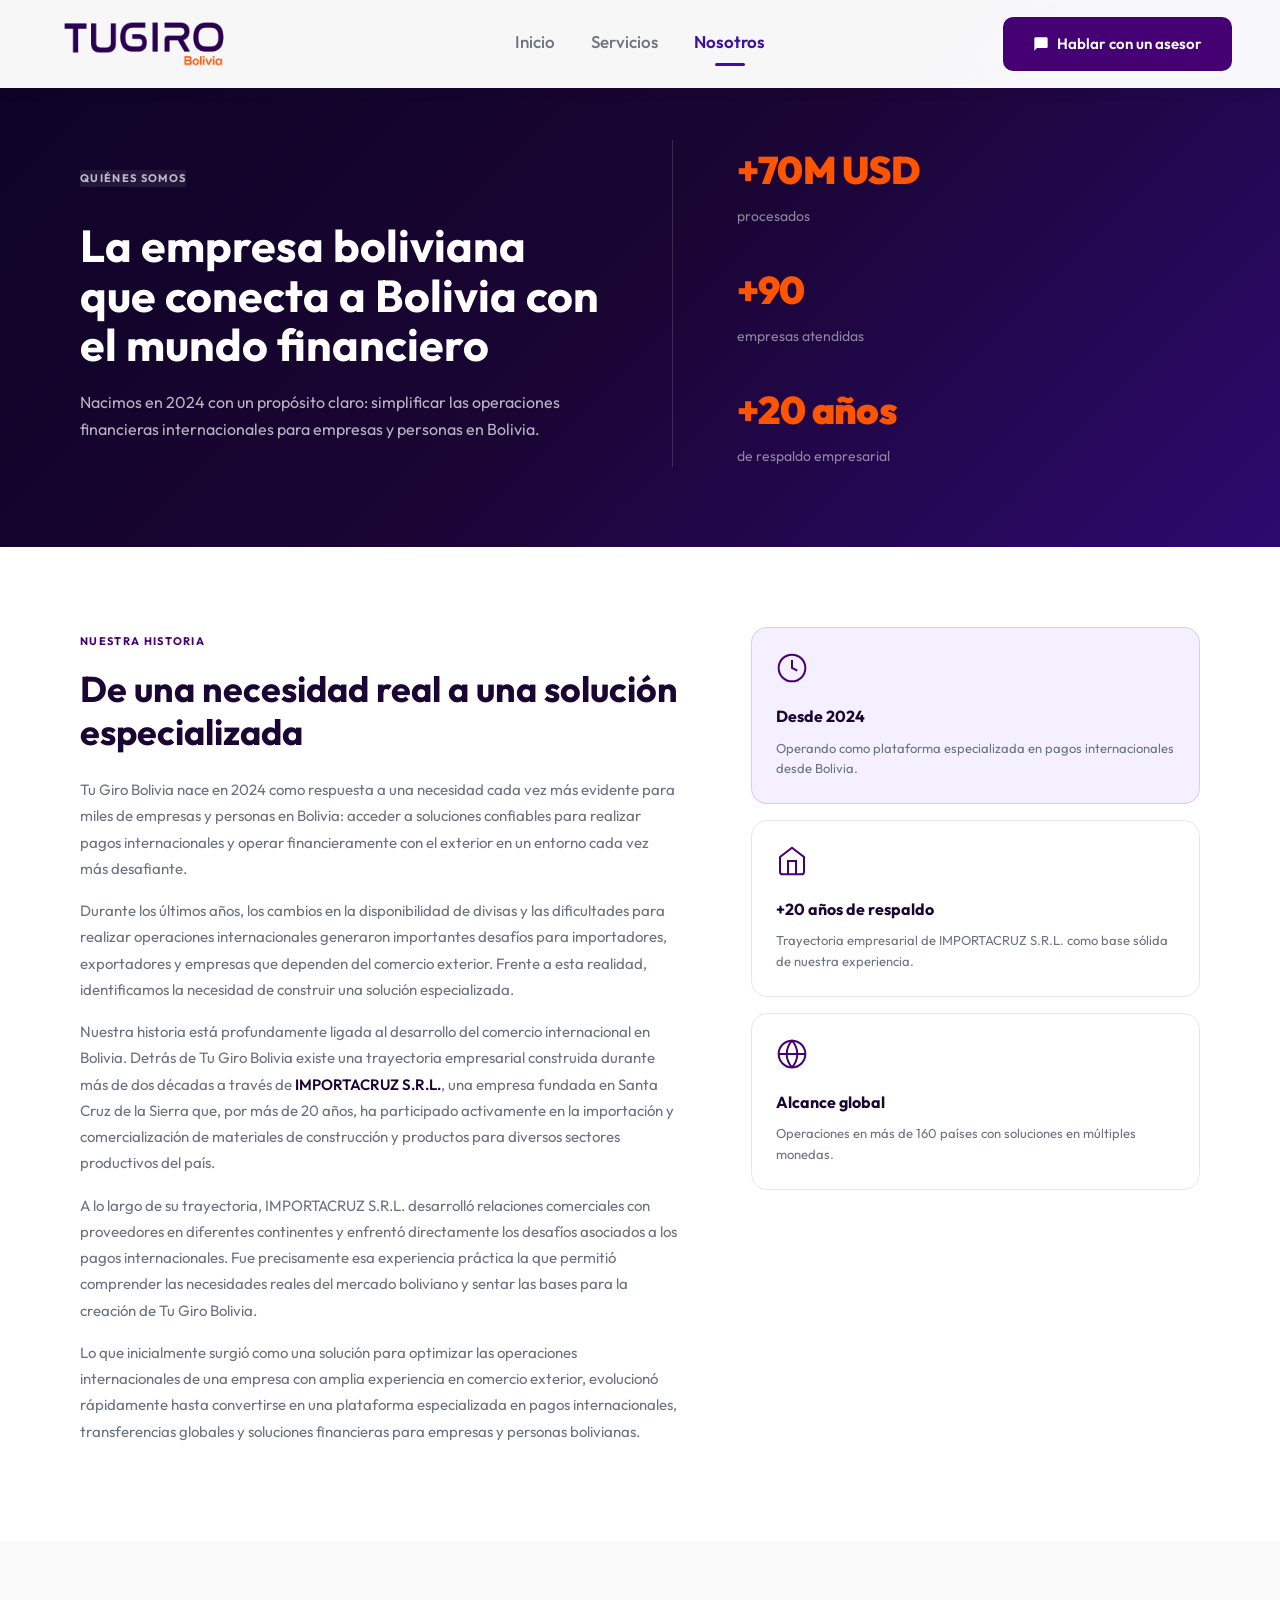
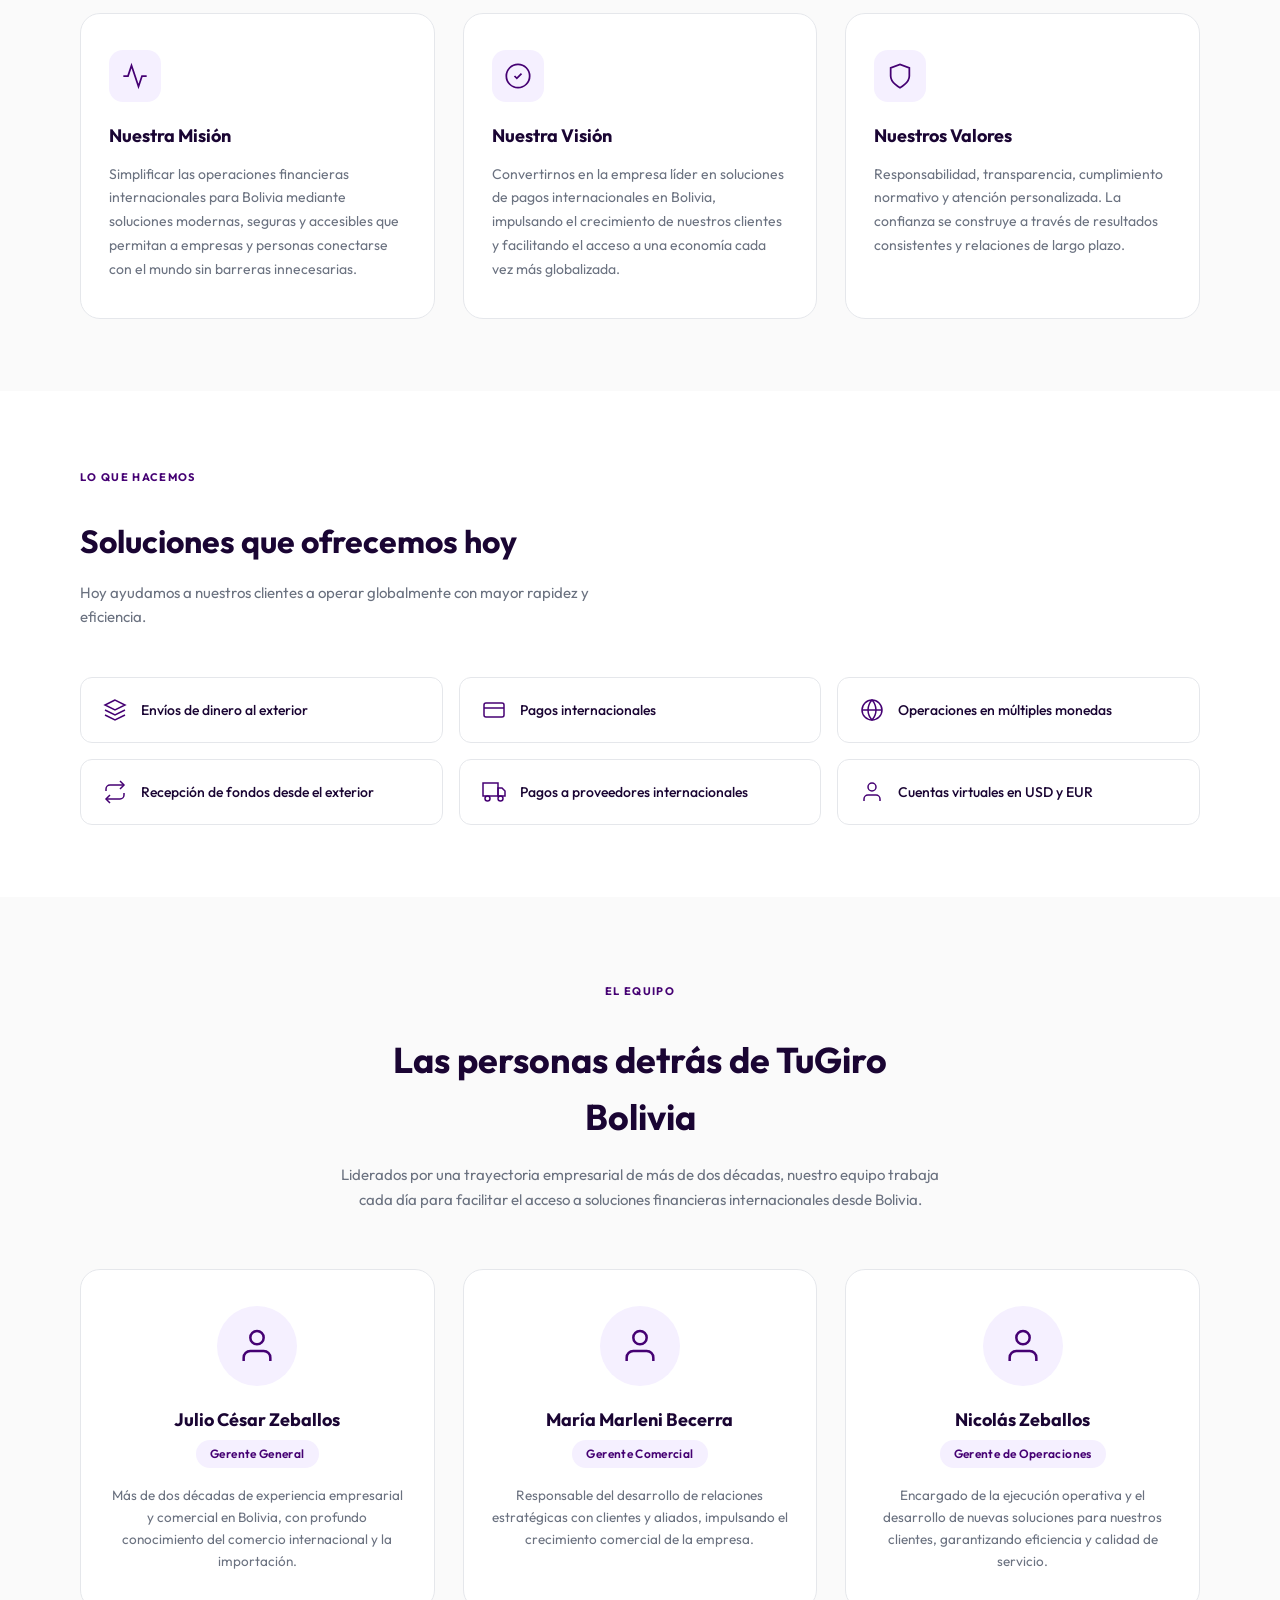
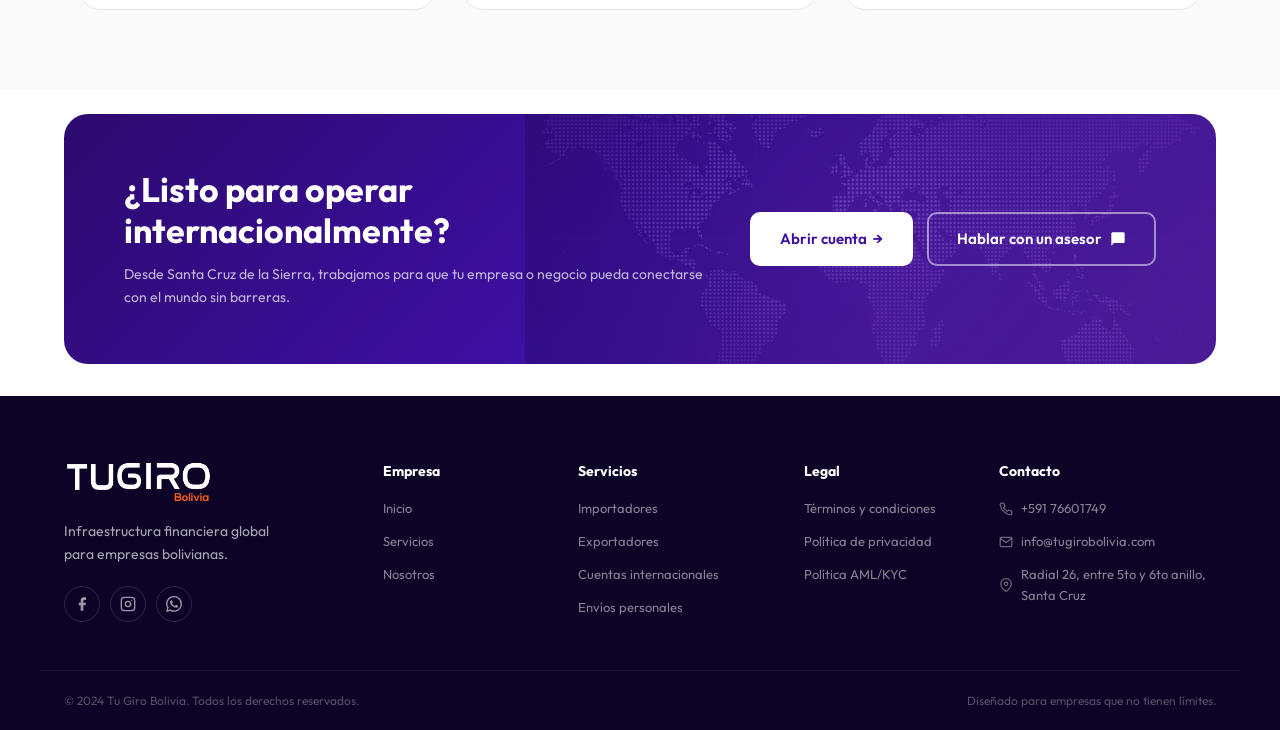
==== nosotros.html @ 43990d13 "Add about page and animations" ====
<!DOCTYPE html>
<html lang="es">
<head>
  <meta charset="UTF-8" />
  <meta name="viewport" content="width=device-width, initial-scale=1.0" />
  <title>Nosotros — TuGiro Bolivia</title>
  <meta name="description" content="Conoce la historia, misión y equipo detrás de TuGiro Bolivia." />
  <link rel="icon" type="image/png" sizes="32x32" href="assets/images/ICONO.png" />
  <link rel="preconnect" href="https://fonts.googleapis.com" />
  <link rel="preconnect" href="https://fonts.gstatic.com" crossorigin />
  <link href="https://fonts.googleapis.com/css2?family=Outfit:wght@300;400;500;600;700;900&display=swap" rel="stylesheet" />
  <link rel="stylesheet" href="assets/css/style.css" />
  <link rel="stylesheet" href="assets/css/nosotros.css" />
</head>
<body>

  <!-- ═══ NAVBAR ═══ -->
  <header class="navbar scrolled">
    <div class="navbar__inner">
      <a href="index.html" class="navbar__logo">
        <img src="assets/images/LOGO-3.png" alt="TuGiro Bolivia" />
      </a>
      <nav class="navbar__links">
        <a href="index.html#inicio" class="navbar__link">Inicio</a>
        <a href="index.html#servicios" class="navbar__link">Servicios</a>
        <a href="nosotros.html" class="navbar__link active">Nosotros</a>
      </nav>
      <a href="https://wa.me/59176601749" target="_blank" class="btn btn--primary navbar__cta">
        <svg viewBox="0 0 24 24" fill="currentColor" width="16" height="16"><path d="M20 2H4c-1.1 0-2 .9-2 2v18l4-4h14c1.1 0 2-.9 2-2V4c0-1.1-.9-2-2-2z"/></svg>
        Hablar con un asesor
      </a>
      <button class="navbar__burger" aria-label="Menú">
        <span></span><span></span><span></span>
      </button>
    </div>
  </header>

  <!-- ═══ HERO NOSOTROS ═══ -->
  <section class="nos-hero">
    <div class="nos-hero__inner">
      <div class="nos-hero__content anim-fade-up">
        <span class="tag">Quiénes somos</span>
        <h1>La empresa boliviana que conecta a Bolivia con el mundo financiero</h1>
        <p>Nacimos en 2024 con un propósito claro: simplificar las operaciones financieras internacionales para empresas y personas en Bolivia.</p>
      </div>
      <div class="nos-hero__stats anim-fade-right">
        <div class="nos-stat">
          <span class="nos-stat__number" data-prefix="+" data-count="70" data-suffix="M USD">+70M USD</span>
          <span class="nos-stat__label">procesados</span>
        </div>
        <div class="nos-stat">
          <span class="nos-stat__number" data-prefix="+" data-count="90">+90</span>
          <span class="nos-stat__label">empresas atendidas</span>
        </div>
        <div class="nos-stat">
          <span class="nos-stat__number" data-prefix="+" data-count="20" data-suffix=" años">+20 años</span>
          <span class="nos-stat__label">de respaldo empresarial</span>
        </div>
      </div>
    </div>
  </section>

  <!-- ═══ HISTORIA ═══ -->
  <section class="nos-section">
    <div class="nos-section__inner">
      <div class="nos-section__text anim-fade-up">
        <span class="tag">Nuestra historia</span>
        <h2>De una necesidad real a una solución especializada</h2>
        <p>Tu Giro Bolivia nace en 2024 como respuesta a una necesidad cada vez más evidente para miles de empresas y personas en Bolivia: acceder a soluciones confiables para realizar pagos internacionales y operar financieramente con el exterior en un entorno cada vez más desafiante.</p>
        <p>Durante los últimos años, los cambios en la disponibilidad de divisas y las dificultades para realizar operaciones internacionales generaron importantes desafíos para importadores, exportadores y empresas que dependen del comercio exterior. Frente a esta realidad, identificamos la necesidad de construir una solución especializada.</p>
        <p>Nuestra historia está profundamente ligada al desarrollo del comercio internacional en Bolivia. Detrás de Tu Giro Bolivia existe una trayectoria empresarial construida durante más de dos décadas a través de <strong>IMPORTACRUZ S.R.L.</strong>, una empresa fundada en Santa Cruz de la Sierra que, por más de 20 años, ha participado activamente en la importación y comercialización de materiales de construcción y productos para diversos sectores productivos del país.</p>
        <p>A lo largo de su trayectoria, IMPORTACRUZ S.R.L. desarrolló relaciones comerciales con proveedores en diferentes continentes y enfrentó directamente los desafíos asociados a los pagos internacionales. Fue precisamente esa experiencia práctica la que permitió comprender las necesidades reales del mercado boliviano y sentar las bases para la creación de Tu Giro Bolivia.</p>
        <p>Lo que inicialmente surgió como una solución para optimizar las operaciones internacionales de una empresa con amplia experiencia en comercio exterior, evolucionó rápidamente hasta convertirse en una plataforma especializada en pagos internacionales, transferencias globales y soluciones financieras para empresas y personas bolivianas.</p>
      </div>
      <div class="nos-section__aside anim-fade-right">
        <div class="nos-card nos-card--highlight">
          <svg viewBox="0 0 24 24" fill="none" stroke="currentColor" stroke-width="1.5" width="32" height="32" class="nos-card__icon"><circle cx="12" cy="12" r="10"/><polyline points="12 6 12 12 16 14"/></svg>
          <h3>Desde 2024</h3>
          <p>Operando como plataforma especializada en pagos internacionales desde Bolivia.</p>
        </div>
        <div class="nos-card">
          <svg viewBox="0 0 24 24" fill="none" stroke="currentColor" stroke-width="1.5" width="32" height="32" class="nos-card__icon"><path d="M3 9l9-7 9 7v11a2 2 0 0 1-2 2H5a2 2 0 0 1-2-2z"/><polyline points="9 22 9 12 15 12 15 22"/></svg>
          <h3>+20 años de respaldo</h3>
          <p>Trayectoria empresarial de IMPORTACRUZ S.R.L. como base sólida de nuestra experiencia.</p>
        </div>
        <div class="nos-card">
          <svg viewBox="0 0 24 24" fill="none" stroke="currentColor" stroke-width="1.5" width="32" height="32" class="nos-card__icon"><circle cx="12" cy="12" r="10"/><line x1="2" y1="12" x2="22" y2="12"/><path d="M12 2a15.3 15.3 0 0 1 4 10 15.3 15.3 0 0 1-4 10 15.3 15.3 0 0 1-4-10 15.3 15.3 0 0 1 4-10z"/></svg>
          <h3>Alcance global</h3>
          <p>Operaciones en más de 160 países con soluciones en múltiples monedas.</p>
        </div>
      </div>
    </div>
  </section>

  <!-- ═══ MISIÓN Y VISIÓN ═══ -->
  <section class="nos-mv">
    <div class="nos-mv__inner">
      <div class="nos-mv__card anim-fade-up">
        <div class="nos-mv__icon">
          <svg viewBox="0 0 24 24" fill="none" stroke="currentColor" stroke-width="1.5" width="28" height="28"><path d="M22 12h-4l-3 9L9 3l-3 9H2"/></svg>
        </div>
        <h3>Nuestra Misión</h3>
        <p>Simplificar las operaciones financieras internacionales para Bolivia mediante soluciones modernas, seguras y accesibles que permitan a empresas y personas conectarse con el mundo sin barreras innecesarias.</p>
      </div>
      <div class="nos-mv__card anim-fade-up" style="animation-delay: 0.15s">
        <div class="nos-mv__icon">
          <svg viewBox="0 0 24 24" fill="none" stroke="currentColor" stroke-width="1.5" width="28" height="28"><circle cx="12" cy="12" r="10"/><polyline points="9 12 11 14 15 10"/></svg>
        </div>
        <h3>Nuestra Visión</h3>
        <p>Convertirnos en la empresa líder en soluciones de pagos internacionales en Bolivia, impulsando el crecimiento de nuestros clientes y facilitando el acceso a una economía cada vez más globalizada.</p>
      </div>
      <div class="nos-mv__card anim-fade-up" style="animation-delay: 0.3s">
        <div class="nos-mv__icon">
          <svg viewBox="0 0 24 24" fill="none" stroke="currentColor" stroke-width="1.5" width="28" height="28"><path d="M12 22s8-4 8-10V5l-8-3-8 3v7c0 6 8 10 8 10z"/></svg>
        </div>
        <h3>Nuestros Valores</h3>
        <p>Responsabilidad, transparencia, cumplimiento normativo y atención personalizada. La confianza se construye a través de resultados consistentes y relaciones de largo plazo.</p>
      </div>
    </div>
  </section>

  <!-- ═══ SERVICIOS ═══ -->
  <section class="nos-services">
    <div class="nos-services__inner">
      <div class="nos-services__intro anim-fade-up">
        <span class="tag">Lo que hacemos</span>
        <h2>Soluciones que ofrecemos hoy</h2>
        <p>Hoy ayudamos a nuestros clientes a operar globalmente con mayor rapidez y eficiencia.</p>
      </div>
      <div class="nos-services__grid">
        <div class="nos-service-item anim-fade-up">
          <svg viewBox="0 0 24 24" fill="none" stroke="currentColor" stroke-width="1.5" width="24" height="24"><path d="M12 2L2 7l10 5 10-5-10-5z"/><path d="M2 17l10 5 10-5"/><path d="M2 12l10 5 10-5"/></svg>
          <span>Envíos de dinero al exterior</span>
        </div>
        <div class="nos-service-item anim-fade-up">
          <svg viewBox="0 0 24 24" fill="none" stroke="currentColor" stroke-width="1.5" width="24" height="24"><rect x="2" y="5" width="20" height="14" rx="2"/><path d="M2 10h20"/></svg>
          <span>Pagos internacionales</span>
        </div>
        <div class="nos-service-item anim-fade-up">
          <svg viewBox="0 0 24 24" fill="none" stroke="currentColor" stroke-width="1.5" width="24" height="24"><circle cx="12" cy="12" r="10"/><line x1="2" y1="12" x2="22" y2="12"/><path d="M12 2a15.3 15.3 0 0 1 4 10 15.3 15.3 0 0 1-4 10 15.3 15.3 0 0 1-4-10 15.3 15.3 0 0 1 4-10z"/></svg>
          <span>Operaciones en múltiples monedas</span>
        </div>
        <div class="nos-service-item anim-fade-up">
          <svg viewBox="0 0 24 24" fill="none" stroke="currentColor" stroke-width="1.5" width="24" height="24"><path d="M17 1l4 4-4 4"/><path d="M3 11V9a4 4 0 0 1 4-4h14"/><path d="M7 23l-4-4 4-4"/><path d="M21 13v2a4 4 0 0 1-4 4H3"/></svg>
          <span>Recepción de fondos desde el exterior</span>
        </div>
        <div class="nos-service-item anim-fade-up">
          <svg viewBox="0 0 24 24" fill="none" stroke="currentColor" stroke-width="1.5" width="24" height="24"><rect x="1" y="3" width="15" height="13"/><polygon points="16 8 20 8 23 11 23 16 16 16 16 8"/><circle cx="5.5" cy="18.5" r="2.5"/><circle cx="18.5" cy="18.5" r="2.5"/></svg>
          <span>Pagos a proveedores internacionales</span>
        </div>
        <div class="nos-service-item anim-fade-up">
          <svg viewBox="0 0 24 24" fill="none" stroke="currentColor" stroke-width="1.5" width="24" height="24"><path d="M20 21v-2a4 4 0 0 0-4-4H8a4 4 0 0 0-4 4v2"/><circle cx="12" cy="7" r="4"/></svg>
          <span>Cuentas virtuales en USD y EUR</span>
        </div>
      </div>
    </div>
  </section>

  <!-- ═══ EQUIPO ═══ -->
  <section class="nos-team">
    <div class="nos-team__inner">
      <div class="nos-team__header anim-fade-up">
        <span class="tag">El equipo</span>
        <h2>Las personas detrás de TuGiro Bolivia</h2>
        <p>Liderados por una trayectoria empresarial de más de dos décadas, nuestro equipo trabaja cada día para facilitar el acceso a soluciones financieras internacionales desde Bolivia.</p>
      </div>
      <div class="nos-team__grid">
        <div class="nos-team-card anim-fade-up">
          <div class="nos-team-card__avatar">
            <svg viewBox="0 0 24 24" fill="none" stroke="currentColor" stroke-width="1.5" width="40" height="40"><path d="M20 21v-2a4 4 0 0 0-4-4H8a4 4 0 0 0-4 4v2"/><circle cx="12" cy="7" r="4"/></svg>
          </div>
          <h3>Julio César Zeballos</h3>
          <span class="nos-team-card__role">Gerente General</span>
          <p>Más de dos décadas de experiencia empresarial y comercial en Bolivia, con profundo conocimiento del comercio internacional y la importación.</p>
        </div>
        <div class="nos-team-card anim-fade-up" style="animation-delay: 0.15s">
          <div class="nos-team-card__avatar">
            <svg viewBox="0 0 24 24" fill="none" stroke="currentColor" stroke-width="1.5" width="40" height="40"><path d="M20 21v-2a4 4 0 0 0-4-4H8a4 4 0 0 0-4 4v2"/><circle cx="12" cy="7" r="4"/></svg>
          </div>
          <h3>María Marleni Becerra</h3>
          <span class="nos-team-card__role">Gerente Comercial</span>
          <p>Responsable del desarrollo de relaciones estratégicas con clientes y aliados, impulsando el crecimiento comercial de la empresa.</p>
        </div>
        <div class="nos-team-card anim-fade-up" style="animation-delay: 0.3s">
          <div class="nos-team-card__avatar">
            <svg viewBox="0 0 24 24" fill="none" stroke="currentColor" stroke-width="1.5" width="40" height="40"><path d="M20 21v-2a4 4 0 0 0-4-4H8a4 4 0 0 0-4 4v2"/><circle cx="12" cy="7" r="4"/></svg>
          </div>
          <h3>Nicolás Zeballos</h3>
          <span class="nos-team-card__role">Gerente de Operaciones</span>
          <p>Encargado de la ejecución operativa y el desarrollo de nuevas soluciones para nuestros clientes, garantizando eficiencia y calidad de servicio.</p>
        </div>
      </div>
    </div>
  </section>

  <!-- ═══ CTA ═══ -->
  <section class="cta-banner-section">
    <div class="container">
      <div class="cta-banner">
        <img src="assets/images/cta_world_map.png" alt="" class="cta-banner__bg" />
        <div class="cta-banner__content">
          <h2>¿Listo para operar internacionalmente?</h2>
          <p>Desde Santa Cruz de la Sierra, trabajamos para que tu empresa o negocio pueda conectarse con el mundo sin barreras.</p>
        </div>
        <div class="cta-banner__actions">
          <a href="https://wa.me/59176601749" target="_blank" class="btn btn--white">Abrir cuenta &nbsp;→</a>
          <a href="https://wa.me/59176601749" target="_blank" class="btn btn--outline-white">Hablar con un asesor
            <svg viewBox="0 0 24 24" fill="currentColor" width="16" height="16"><path d="M20 2H4c-1.1 0-2 .9-2 2v18l4-4h14c1.1 0 2-.9 2-2V4c0-1.1-.9-2-2-2z"/></svg>
          </a>
        </div>
      </div>
    </div>
  </section>

  <!-- ═══ FOOTER ═══ -->
  <footer class="footer">
    <div class="container footer__inner">
      <div class="footer__brand">
        <div class="footer__logo-wrap">
          <img src="assets/images/TU-GIRO-BOLIVIA---LOGOwhite.png" alt="TuGiro Bolivia" class="footer__logo-img" />
        </div>
        <p>Infraestructura financiera global para empresas bolivianas.</p>
        <div class="footer__socials">
          <a href="https://www.facebook.com/share/1bdrXeG3zy/?mibextid=wwXIfr" target="_blank" aria-label="Facebook" class="footer__social">
            <svg viewBox="0 0 24 24" fill="currentColor" width="16" height="16"><path d="M18 2h-3a5 5 0 0 0-5 5v3H7v4h3v8h4v-8h3l1-4h-4V7a1 1 0 0 1 1-1h3z"/></svg>
          </a>
          <a href="https://www.instagram.com/tugirobolivia?igsh=MWdwczA3bmNoaXNidg==" target="_blank" aria-label="Instagram" class="footer__social">
            <svg viewBox="0 0 24 24" fill="none" stroke="currentColor" stroke-width="2" width="16" height="16" stroke-linecap="round" stroke-linejoin="round"><rect x="2" y="2" width="20" height="20" rx="5"/><circle cx="12" cy="12" r="4"/><circle cx="17.5" cy="6.5" r="1" fill="currentColor" stroke="none"/></svg>
          </a>
          <a href="https://wa.me/59176601749" target="_blank" aria-label="WhatsApp" class="footer__social">
            <svg viewBox="0 0 24 24" fill="currentColor" width="16" height="16"><path d="M17.472 14.382c-.297-.149-1.758-.867-2.03-.967-.273-.099-.471-.148-.67.15-.197.297-.767.966-.94 1.164-.173.199-.347.223-.644.075-.297-.15-1.255-.463-2.39-1.475-.883-.788-1.48-1.761-1.653-2.059-.173-.297-.018-.458.13-.606.134-.133.298-.347.446-.52.149-.174.198-.298.298-.497.099-.198.05-.371-.025-.52-.075-.149-.669-1.612-.916-2.207-.242-.579-.487-.5-.669-.51-.173-.008-.371-.01-.57-.01-.198 0-.52.074-.792.372-.272.297-1.04 1.016-1.04 2.479 0 1.462 1.065 2.875 1.213 3.074.149.198 2.096 3.2 5.077 4.487.709.306 1.262.489 1.694.625.712.227 1.36.195 1.871.118.571-.085 1.758-.719 2.006-1.413.248-.694.248-1.289.173-1.413-.074-.124-.272-.198-.57-.347m-5.421 7.403h-.004a9.87 9.87 0 01-5.031-1.378l-.361-.214-3.741.982.998-3.648-.235-.374a9.86 9.86 0 01-1.51-5.26c.001-5.45 4.436-9.884 9.888-9.884 2.64 0 5.122 1.03 6.988 2.898a9.825 9.825 0 012.893 6.994c-.003 5.45-4.437 9.884-9.885 9.884m8.413-18.297A11.815 11.815 0 0012.05 0C5.495 0 .16 5.335.157 11.892c0 2.096.547 4.142 1.588 5.945L.057 24l6.305-1.654a11.882 11.882 0 005.683 1.448h.005c6.554 0 11.89-5.335 11.893-11.893a11.821 11.821 0 00-3.48-8.413z"/></svg>
          </a>
        </div>
      </div>
      <div class="footer__col">
        <h4>Empresa</h4>
        <a href="index.html#nosotros">Inicio</a>
        <a href="index.html#servicios">Servicios</a>
        <a href="nosotros.html">Nosotros</a>
      </div>
      <div class="footer__col">
        <h4>Servicios</h4>
        <a href="index.html#servicios">Importadores</a>
        <a href="index.html#servicios">Exportadores</a>
        <a href="index.html#servicios">Cuentas internacionales</a>
        <a href="index.html#servicios">Envíos personales</a>
      </div>
      <div class="footer__col">
        <h4>Legal</h4>
        <a href="#">Términos y condiciones</a>
        <a href="#">Política de privacidad</a>
        <a href="#">Política AML/KYC</a>
      </div>
      <div class="footer__col">
        <h4>Contacto</h4>
        <a href="tel:+59176601749" class="footer__contact-item">
          <svg viewBox="0 0 24 24" fill="none" stroke="currentColor" stroke-width="2" width="14" height="14"><path d="M22 16.92v3a2 2 0 0 1-2.18 2 19.79 19.79 0 0 1-8.63-3.07 19.5 19.5 0 0 1-6-6 19.79 19.79 0 0 1-3.07-8.67A2 2 0 0 1 4.11 2h3a2 2 0 0 1 2 1.72 12.84 12.84 0 0 0 .7 2.81 2 2 0 0 1-.45 2.11L8.09 9.91a16 16 0 0 0 6 6l1.27-1.27a2 2 0 0 1 2.11-.45 12.84 12.84 0 0 0 2.81.7A2 2 0 0 1 22 16.92z"/></svg>
          +591 76601749
        </a>
        <a href="mailto:info@tugirobolivia.com" class="footer__contact-item">
          <svg viewBox="0 0 24 24" fill="none" stroke="currentColor" stroke-width="2" width="14" height="14"><path d="M4 4h16c1.1 0 2 .9 2 2v12c0 1.1-.9 2-2 2H4c-1.1 0-2-.9-2-2V6c0-1.1.9-2 2-2z"/><polyline points="22,6 12,13 2,6"/></svg>
          info@tugirobolivia.com
        </a>
        <span class="footer__contact-item">
          <svg viewBox="0 0 24 24" fill="none" stroke="currentColor" stroke-width="2" width="14" height="14"><path d="M21 10c0 7-9 13-9 13s-9-6-9-13a9 9 0 0 1 18 0z"/><circle cx="12" cy="10" r="3"/></svg>
          Radial 26, entre 5to y 6to anillo, Santa Cruz
        </span>
      </div>
    </div>
    <div class="footer__bottom">
      <div class="container footer__bottom-inner">
        <span>© 2024 Tu Giro Bolivia. Todos los derechos reservados.</span>
        <span>Diseñado para empresas que no tienen límites.</span>
      </div>
    </div>
  </footer>

  <script src="assets/js/nosotros.js"></script>
</body>
</html>
---- assets/css/style.css ----
/* ═══════════════════════════════════════════
   TUGIRO BOLIVIA — Landing Page Styles
   1:1 Mockup Match
   ═══════════════════════════════════════════ */

*, *::before, *::after { box-sizing: border-box; margin: 0; padding: 0; }
html, body { overflow-x: hidden; max-width: 100%; }

/* ─── ANIMACIONES ─────────────────────────── */
@keyframes fadeInUp {
  from { opacity: 0; transform: translateY(28px); }
  to   { opacity: 1; transform: translateY(0); }
}
@keyframes fadeInLeft {
  from { opacity: 0; transform: translateX(-24px); }
  to   { opacity: 1; transform: translateX(0); }
}
@keyframes fadeInRight {
  from { opacity: 0; transform: translateX(24px); }
  to   { opacity: 1; transform: translateX(0); }
}
@keyframes clockPulse {
  0%, 100% { transform: scale(1); }
  50% { transform: scale(1.15); }
}
.dest-card__clock svg {
  animation: clockPulse 2s ease-in-out infinite;
}
.anim-fade-up   { opacity: 0; }
.anim-fade-up.visible   { animation: fadeInUp   0.55s ease forwards; }
.anim-fade-left { opacity: 0; }
.anim-fade-left.visible { animation: fadeInLeft 0.55s ease forwards; }
.anim-fade-right { opacity: 0; }
.anim-fade-right.visible { animation: fadeInRight 0.55s ease forwards; }

/* ─── HERO ANIMATIONS ────────────────────── */

/* Entrada escalonada del hero */
@keyframes heroSlideUp {
  from { opacity: 0; transform: translateY(36px); }
  to   { opacity: 1; transform: translateY(0); }
}
.hero__content .tag {
  animation: heroSlideUp 0.6s cubic-bezier(0.16,1,0.3,1) 0.1s both;
}
.hero__content h1 {
  animation: heroSlideUp 0.7s cubic-bezier(0.16,1,0.3,1) 0.25s both;
}
.hero__content p {
  animation: heroSlideUp 0.7s cubic-bezier(0.16,1,0.3,1) 0.4s both;
}
.hero__ctas {
  animation: heroSlideUp 0.7s cubic-bezier(0.16,1,0.3,1) 0.55s both;
}
.hero__feature-list {
  animation: heroSlideUp 0.7s cubic-bezier(0.16,1,0.3,1) 0.7s both;
}

/* Entrada de los cards desde la derecha */
@keyframes heroCardsIn {
  from { opacity: 0; transform: translateX(48px) scale(0.97); }
  to   { opacity: 1; transform: translateX(0) scale(1); }
}
.hero__visual {
  animation: heroCardsIn 0.85s cubic-bezier(0.16,1,0.3,1) 0.35s both;
}

/* Float suave en los cards */
@keyframes floatCards {
  0%, 100% { transform: translateY(0); }
  50%      { transform: translateY(-10px); }
}
.dash__main {
  animation: floatCards 6s ease-in-out infinite;
}
.dash__right {
  animation: floatCards 6s ease-in-out 1.5s infinite;
}

/* Gradiente animado en "desde Bolivia." */
@keyframes gradientShift {
  0%   { background-position: 0% 50%; }
  50%  { background-position: 100% 50%; }
  100% { background-position: 0% 50%; }
}
.hero__content h1 em {
  background: linear-gradient(90deg, rgb(69,1,115), #9b2dca, #450173, #7c3aed, rgb(69,1,115));
  background-size: 300% 300%;
  -webkit-background-clip: text;
  -webkit-text-fill-color: transparent;
  background-clip: text;
  animation: gradientShift 4s ease infinite;
}

/* Shimmer en botón primario */
.btn--primary {
  position: relative;
  overflow: hidden;
}
.btn--primary::after {
  content: '';
  position: absolute;
  top: 0; left: -100%;
  width: 60%; height: 100%;
  background: linear-gradient(90deg, transparent, rgba(255,255,255,0.18), transparent);
  transform: skewX(-20deg);
  transition: none;
}
.btn--primary:hover::after {
  left: 140%;
  transition: left 0.55s ease;
}

:root {
  --purple:        #3D0FA3;
  --purple-mid:    #5B21B6;
  --purple-dark:   #1A0533;
  --purple-deeper: #0D0326;
  --orange:        #FF5500;
  --purple-light:  #F5F0FF;
  --purple-tint:   #EDE9FE;
  --text:          #1A0533;
  --text-muted:    #6B7280;
  --border:        #E5E7EB;
  --white:         #FFFFFF;
  --radius:        12px;
  --radius-lg:     20px;
}

html { scroll-behavior: smooth; }

body {
  font-family: 'Outfit', sans-serif;
  color: var(--text);
  background: var(--white);
  line-height: 1.6;
  overflow-x: hidden;
}

img { display: block; max-width: 100%; }

a { text-decoration: none; color: inherit; }

.container {
  max-width: 1200px;
  margin: 0 auto;
  padding: 0 24px;
}

/* ─── BUTTONS ─────────────────────────────── */
.btn {
  display: inline-flex;
  align-items: center;
  gap: 8px;
  padding: 13px 28px;
  border-radius: 10px;
  font-family: 'Outfit', sans-serif;
  font-size: 15px;
  font-weight: 600;
  cursor: pointer;
  transition: all 0.25s;
  border: 2px solid transparent;
  white-space: nowrap;
}

.btn--primary {
  background: rgb(69, 1, 115);
  color: var(--white);
  border-color: rgb(69, 1, 115);
}
.btn--primary:hover { background: rgb(55, 1, 92); border-color: rgb(55, 1, 92); }

.btn--outline {
  background: transparent;
  color: rgb(69, 1, 115);
  border-color: rgb(69, 1, 115);
}
.btn--outline:hover { background: rgba(69, 1, 115, 0.06); }

.btn--white {
  background: var(--white);
  color: var(--purple);
  border-color: var(--white);
}
.btn--white:hover { background: var(--purple-light); }

.btn--outline-white {
  background: transparent;
  color: var(--white);
  border-color: rgba(255,255,255,0.5);
}
.btn--outline-white:hover { background: rgba(255,255,255,0.1); border-color: white; }

/* ─── TAGS ────────────────────────────────── */
.tag {
  display: inline-block;
  font-size: 11px;
  font-weight: 700;
  letter-spacing: 0.12em;
  text-transform: uppercase;
  color: rgb(69, 1, 115);
  padding: 0;
  border-radius: 0;
  border: none;
  background: none;
  margin-bottom: 18px;
}
.tag--light {
  color: rgba(255,255,255,0.8);
  border-color: rgba(255,255,255,0.25);
  background: rgba(255,255,255,0.08);
}

/* ─── LINK ORANGE ─────────────────────────── */
.link-orange {
  display: inline-flex;
  align-items: center;
  gap: 6px;
  color: var(--orange);
  font-weight: 600;
  font-size: 14px;
  margin-top: 12px;
  transition: gap 0.2s;
}
.link-orange:hover { gap: 10px; }

/* ═══ NAVBAR ══════════════════════════════════ */
.navbar {
  position: fixed;
  top: 0;
  left: 0;
  right: 0;
  z-index: 100;
  background: transparent;
  transition: background 0.3s, backdrop-filter 0.3s;
}
.navbar.scrolled {
  background: rgba(255,255,255,0.97);
  backdrop-filter: blur(12px);
  box-shadow: 0 1px 16px rgba(0,0,0,0.07);
}

.navbar__inner {
  position: relative;
  display: flex;
  align-items: center;
  justify-content: space-between;
  height: 88px;
  padding: 0 48px;
}

.navbar__logo img { height: 58px; width: auto; }

.navbar__links {
  position: absolute;
  left: 50%;
  transform: translateX(-50%);
  display: flex;
  align-items: center;
  gap: 36px;
}

.navbar__link {
  font-size: 17px;
  font-weight: 500;
  color: var(--text-muted);
  transition: color 0.2s;
  position: relative;
  padding-bottom: 4px;
  white-space: nowrap;
}
.navbar__link:hover,
.navbar__link.active { color: var(--purple); font-weight: 600; }
.navbar__link.active::after {
  content: '';
  position: absolute;
  bottom: -6px;
  left: 50%;
  transform: translateX(-50%);
  width: 30px;
  height: 3px;
  background: var(--purple);
  border-radius: 3px;
}

.navbar__cta { flex-shrink: 0; }

.navbar .btn--primary {
  border-radius: 10px;
}

.navbar__burger {
  display: none;
  flex-direction: column;
  gap: 5px;
  background: none;
  border: none;
  cursor: pointer;
  padding: 4px;
  margin-left: auto;
}
.navbar__burger span {
  display: block;
  width: 24px; height: 2px;
  background: var(--text);
  border-radius: 2px;
}

/* ═══ HERO ════════════════════════════════════ */
.hero {
  padding-top: 110px;
  padding-bottom: 20px;
  background-color: var(--purple-light);
  background-image: url("../images/fondo 1.png");
  background-size: cover;
  background-position: right center;
  overflow: hidden;
  min-height: 100vh;
  display: flex;
  flex-direction: column;
  justify-content: center;
}

.hero__inner {
  display: grid;
  grid-template-columns: 1fr 1.2fr;
  align-items: center;
  gap: 48px;
  padding: 0 48px;
  max-width: 1440px;
  margin: 0 auto;
  width: 100%;
}

.hero__content { max-width: 480px; }
.hero__content h1 {
  font-size: clamp(30px, 3.6vw, 48px);
  font-weight: 700;
  line-height: 1.1;
  letter-spacing: -0.02em;
  margin-bottom: 14px;
}
.hero__content h1 em {
  font-style: normal;
  color: rgb(69, 1, 115);
}
.hero__content p {
  font-size: 13.5px;
  color: var(--text-muted);
  line-height: 1.65;
  margin-bottom: 22px;
  max-width: 380px;
}
.hero__ctas { display: flex; gap: 12px; flex-wrap: wrap; margin-bottom: 0; }

.hero__feature-list {
  display: flex;
  gap: 28px;
  margin-top: 28px;
  padding-top: 24px;
  border-top: 1px solid rgba(0,0,0,0.08);
  flex-wrap: wrap;
}
.hero__feature-list .feature-item {
  gap: 8px;
  font-size: 12px;
}
.hero__feature-list .feature-item__icon {
  width: 36px;
  height: 36px;
  flex-shrink: 0;
}

/* Dashboard Mockup */
.hero__visual {
  position: relative;
  display: flex;
  justify-content: flex-start;
  align-items: flex-start;
  padding: 32px 0;
}

.hero__map-bg {
  display: none;
}

.dash {
  position: relative;
  width: 100%;
  height: 520px;
}

.dash__main {
  position: absolute;
  left: 0;
  top: 40px;
  width: 420px;
  background: white;
  border: 1.5px solid var(--border);
  border-radius: var(--radius-lg);
  padding: 22px;
  font-size: 12px;
  box-shadow: 0 12px 40px rgba(61,15,163,0.12);
  z-index: 1;
}

.dash__right {
  position: absolute;
  right: 0;
  top: 0;
  width: 240px;
  display: flex;
  flex-direction: column;
  gap: 14px;
  z-index: 2;
}

.dash__account-label {
  display: flex;
  align-items: center;
  justify-content: space-between;
  margin-bottom: 14px;
}
.dash__account-label-left {
  display: flex;
  align-items: center;
  gap: 10px;
}
.dash__account-icon {
  width: 36px; height: 36px;
  background: var(--purple-light);
  border-radius: 10px;
  display: flex; align-items: center; justify-content: center;
  color: var(--purple);
  flex-shrink: 0;
}
.dash__account-type {
  font-size: 10px;
  font-weight: 600;
  color: var(--text-muted);
  letter-spacing: 0.05em;
  display: block;
}
.dash__status {
  font-size: 10px;
  color: #10B981;
  font-weight: 600;
  background: #D1FAE5;
  padding: 4px 12px;
  border-radius: 20px;
  white-space: nowrap;
}
.dash__titular-label {
  font-size: 11px;
  color: var(--text-muted);
  margin-bottom: 2px;
}
.dash__company {
  font-size: 17px;
  font-weight: 700;
  color: var(--text);
  margin-bottom: 16px;
  padding-bottom: 16px;
  border-bottom: 1px solid var(--border);
}
.dash__fields {
  display: grid;
  grid-template-columns: 1fr 1.2fr 1fr;
  gap: 12px;
  margin-bottom: 14px;
  padding-bottom: 14px;
  border-bottom: 1px solid var(--border);
}
.dash__field { display: flex; flex-direction: column; gap: 4px; }
.dash__field-label {
  font-size: 9px;
  font-weight: 700;
  letter-spacing: 0.06em;
  color: var(--purple);
  text-transform: uppercase;
}
.dash__field-value {
  font-size: 13px;
  font-weight: 600;
  color: var(--text);
}
.copy-icon { color: var(--text-muted); font-size: 10px; cursor: pointer; margin-left: 4px; }
.dash__swift {
  display: flex;
  flex-direction: column;
  gap: 4px;
  margin-bottom: 16px;
  padding-bottom: 16px;
  border-bottom: 1px solid var(--border);
}
.dash__tx {
  display: flex;
  align-items: center;
  gap: 10px;
  background: var(--purple-light);
  border-radius: 12px;
  padding: 12px 14px;
}
.dash__tx-icon {
  width: 30px; height: 30px;
  background: var(--purple);
  border-radius: 50%;
  color: white;
  display: flex; align-items: center; justify-content: center;
  font-size: 12px;
  flex-shrink: 0;
}
.dash__tx-label { font-size: 12px; font-weight: 600; color: var(--text); display: block; }
.dash__tx-sub { font-size: 10px; color: var(--text-muted); display: block; margin-top: 2px; }

.dash__panel {
  width: 100%;
  background: white;
  border: 1.5px solid var(--border);
  border-radius: var(--radius-lg);
  padding: 18px;
  font-size: 12px;
  display: flex;
  flex-direction: column;
  box-shadow: 0 8px 32px rgba(61,15,163,0.10);
}

.dash__moves-card {
  width: 100%;
  background: white;
  border: 1.5px solid var(--border);
  border-radius: var(--radius-lg);
  padding: 16px;
  font-size: 12px;
  box-shadow: 0 8px 32px rgba(61,15,163,0.10);
}
.dash__panel-header {
  display: flex;
  justify-content: space-between;
  align-items: center;
  margin-bottom: 12px;
}
.dash__panel-title {
  font-size: 13px;
  font-weight: 600;
  color: var(--text);
  display: flex;
  align-items: center;
  gap: 6px;
}
.dash__panel-close {
  color: var(--text-muted);
  cursor: pointer;
  font-size: 12px;
}
.dash__balance-label { font-size: 10px; color: var(--text-muted); margin-bottom: 4px; }
.dash__balance { font-size: 20px; font-weight: 700; color: var(--text); margin-bottom: 2px; }
.dash__balance-sub { font-size: 10px; color: #10B981; margin-bottom: 12px; }
.dash__chart {
  height: 44px;
  margin-bottom: 12px;
  padding-bottom: 12px;
  border-bottom: 1px solid var(--border);
}
.dash__chart svg { width: 100%; height: 100%; }

.dash__section-label {
  font-size: 11px;
  color: var(--text-muted);
  font-weight: 600;
  margin-bottom: 8px;
}
.dash__accounts {
  display: flex;
  flex-direction: column;
  gap: 8px;
}
.dash__account-row {
  display: flex;
  align-items: center;
  gap: 6px;
  font-size: 11px;
}
.dash__flag { font-size: 14px; }
.dash__acc-name { flex: 1; color: var(--text-muted); }
.dash__acc-amount { font-size: 10px; font-weight: 600; color: var(--text); }
.dash__mov-title {
  font-size: 10px;
  color: var(--text-muted);
  margin-bottom: 8px;
  text-transform: uppercase;
  letter-spacing: 0.05em;
  font-weight: 600;
}
.dash__mov-row {
  display: flex;
  align-items: center;
  gap: 6px;
  font-size: 10px;
  padding: 4px 0;
  border-bottom: 1px solid var(--border);
}
.dash__mov-row:last-of-type { border-bottom: none; }
.dash__mov-icon { font-size: 12px; flex-shrink: 0; }
.dash__mov-name { color: var(--text-muted); flex: 1; padding-right: 4px; }
.dash__mov-right { text-align: right; }
.dash__mov-amount { font-weight: 600; white-space: nowrap; display: block; }
.dash__mov-amount.pos { color: #10B981; }
.dash__mov-amount.neg { color: #EF4444; }
.dash__mov-status { font-size: 8px; color: var(--text-muted); display: block; }
.dash__view-all {
  display: block;
  text-align: center;
  margin-top: 14px;
  padding: 8px 0;
  background: var(--orange);
  color: white;
  border-radius: 8px;
  font-size: 11px;
  font-weight: 600;
  transition: background 0.2s;
}
.dash__view-all:hover { background: #e64d00; }

/* Encrypted transfer card */
.hero__encrypted {
  display: inline-flex;
  align-items: center;
  gap: 10px;
  background: white;
  border: 1.5px solid var(--border);
  border-radius: 12px;
  padding: 12px 20px;
  margin-top: 24px;
  box-shadow: 0 4px 20px rgba(0,0,0,0.06);
}
.hero__encrypted-info { display: flex; flex-direction: column; }
.hero__encrypted-label { font-size: 13px; font-weight: 600; color: var(--text); }
.hero__encrypted-id { font-size: 11px; color: var(--text-muted); }
.hero__encrypted-link {
  color: var(--purple);
  font-size: 12px;
  font-weight: 600;
  display: flex;
  align-items: center;
  gap: 4px;
  margin-left: 12px;
}

/* ═══ FEATURES BAR ════════════════════════════ */
.features-bar {
  display: none;
}
.features-bar__inner {
  display: flex;
  align-items: center;
  justify-content: center;
  gap: 56px;
  flex-wrap: wrap;
}
.feature-item {
  display: flex;
  align-items: center;
  gap: 12px;
  font-size: 14px;
  font-weight: 500;
  color: var(--text);
}
.feature-item__icon {
  width: 44px; height: 44px;
  background: var(--purple-light);
  border-radius: 10px;
  display: flex; align-items: center; justify-content: center;
  color: var(--purple);
  flex-shrink: 0;
}

/* ═══ STATS ═══════════════════════════════════ */
.stats {
  padding: 64px 0;
  background: var(--white);
}
.stats__card {
  display: flex;
  align-items: center;
  gap: 0;
  border: 1.5px solid var(--border);
  border-radius: var(--radius-lg);
  padding: 36px 40px;
  background: var(--white);
}
.stats__intro {
  display: flex;
  align-items: flex-start;
  gap: 14px;
  min-width: 260px;
  max-width: 300px;
  padding-right: 32px;
}
.stats__intro-icon {
  width: 48px; height: 48px;
  background: var(--purple-light);
  border-radius: 12px;
  display: flex; align-items: center; justify-content: center;
  color: var(--purple);
  flex-shrink: 0;
}
.stats__intro p {
  font-size: 14px;
  color: var(--text-muted);
  line-height: 1.6;
}
.stats__divider {
  width: 1px;
  height: 60px;
  background: var(--border);
  flex-shrink: 0;
}
.stat {
  display: flex;
  flex-direction: column;
  gap: 4px;
  flex: 1;
  text-align: center;
  padding: 0 20px;
}
.stat__number {
  font-size: clamp(20px, 2.2vw, 30px);
  font-weight: 900;
  color: var(--orange);
  letter-spacing: -0.02em;
  white-space: nowrap;
}
.stat__label { font-size: 13px; color: var(--text-muted); font-weight: 400; }

/* ═══ SERVICES ════════════════════════════════ */
.services {
  padding: 80px 0;
  background: #FAFAFA;
}

.services__inner {
  display: grid;
  grid-template-columns: 0.85fr 2fr;
  gap: 48px;
  align-items: start;
}

.services__intro h2 {
  font-size: clamp(26px, 3vw, 36px);
  font-weight: 700;
  line-height: 1.2;
  margin-bottom: 16px;
}
.services__intro p {
  font-size: 15px;
  color: var(--text-muted);
  line-height: 1.65;
}

.services__cards {
  display: grid;
  grid-template-columns: repeat(3, 1fr);
  gap: 20px;
}

.service-card {
  background: var(--white);
  border: 1.5px solid var(--border);
  border-radius: var(--radius-lg);
  padding: 28px 24px;
  transition: box-shadow 0.2s, border-color 0.2s;
}
.service-card:hover {
  box-shadow: 0 8px 32px rgba(61,15,163,0.1);
  border-color: var(--purple-tint);
}
.service-card--featured {
  border-color: var(--orange);
  box-shadow: 0 8px 24px rgba(255,85,0,0.1);
}
.service-card--featured:hover {
  border-color: var(--orange);
  box-shadow: 0 12px 32px rgba(255,85,0,0.18);
}

.service-card__header {
  display: flex;
  align-items: flex-start;
  gap: 14px;
  margin-bottom: 18px;
}
.service-card__icon {
  width: 44px; height: 44px;
  border-radius: 12px;
  display: flex; align-items: center; justify-content: center;
  flex-shrink: 0;
}
.service-card__icon--orange { background: #FFF0E6; color: var(--orange); }
.service-card__icon--purple { background: var(--purple-light); color: var(--purple); }

.service-card h3 { font-size: 16px; font-weight: 700; margin-bottom: 2px; }
.service-card__sub { font-size: 12px; font-weight: 600; color: var(--orange); line-height: 1.4; }
.service-card__desc { font-size: 13px; color: var(--text-muted); line-height: 1.65; margin-bottom: 18px; }
.service-card__list {
  list-style: none;
  display: flex;
  flex-direction: column;
  gap: 8px;
}
.service-card__list li {
  display: flex;
  align-items: center;
  gap: 8px;
  font-size: 13px;
  color: var(--text);
  font-weight: 500;
}
.service-card__list li::before {
  content: '';
  width: 20px; height: 20px;
  border-radius: 50%;
  flex-shrink: 0;
  background-size: 12px;
  background-repeat: no-repeat;
  background-position: center;
}
.service-card__list--purple li::before {
  background-color: var(--purple);
  background-image: url("data:image/svg+xml,%3Csvg viewBox='0 0 20 20' fill='white' xmlns='http://www.w3.org/2000/svg'%3E%3Cpath fill-rule='evenodd' d='M16.707 5.293a1 1 0 010 1.414l-8 8a1 1 0 01-1.414 0l-4-4a1 1 0 011.414-1.414L8 12.586l7.293-7.293a1 1 0 011.414 0z' clip-rule='evenodd'/%3E%3C/svg%3E");
}
.service-card__list--orange li::before {
  background-color: var(--orange);
  background-image: url("data:image/svg+xml,%3Csvg viewBox='0 0 20 20' fill='white' xmlns='http://www.w3.org/2000/svg'%3E%3Cpath fill-rule='evenodd' d='M16.707 5.293a1 1 0 010 1.414l-8 8a1 1 0 01-1.414 0l-4-4a1 1 0 011.414-1.414L8 12.586l7.293-7.293a1 1 0 011.414 0z' clip-rule='evenodd'/%3E%3C/svg%3E");
}

/* ═══ VIRTUAL ACCOUNTS ════════════════════════ */
.virtual-accounts {
  padding: 80px 0;
  background: var(--white);
}
.virtual-accounts__inner {
  display: grid;
  grid-template-columns: 1fr 0.75fr 1.4fr;
  align-items: center;
  gap: 48px;
  padding: 0 48px;
  max-width: 1440px;
  margin: 0 auto;
  width: 100%;
}
.virtual-accounts__checklist {
  display: flex;
  align-items: center;
}
.virtual-accounts__content h2 {
  font-size: clamp(26px, 3vw, 36px);
  font-weight: 700;
  line-height: 1.2;
  margin-bottom: 16px;
}
.virtual-accounts__content p {
  font-size: 14px;
  color: var(--text-muted);
  line-height: 1.7;
  margin-bottom: 16px;
}

.checklist { list-style: none; display: flex; flex-direction: column; gap: 12px; margin-top: 8px; }
.checklist li {
  display: flex;
  align-items: center;
  gap: 12px;
  font-size: 15px;
  font-weight: 500;
}
.checklist li::before {
  content: '';
  width: 22px; height: 22px;
  background: var(--purple);
  border-radius: 50%;
  flex-shrink: 0;
  background-image: url("data:image/svg+xml,%3Csvg viewBox='0 0 20 20' fill='white' xmlns='http://www.w3.org/2000/svg'%3E%3Cpath fill-rule='evenodd' d='M16.707 5.293a1 1 0 010 1.414l-8 8a1 1 0 01-1.414 0l-4-4a1 1 0 011.414-1.414L8 12.586l7.293-7.293a1 1 0 011.414 0z' clip-rule='evenodd'/%3E%3C/svg%3E");
  background-size: 12px;
  background-repeat: no-repeat;
  background-position: center;
}

/* App Dashboard Mockup */
.virtual-accounts__mockup {
  display: flex;
  justify-content: center;
}

.app-dash {
  display: flex;
  border-radius: var(--radius-lg);
  overflow: hidden;
  box-shadow: 0 20px 60px rgba(61,15,163,0.15);
  border: 1px solid var(--border);
  width: 100%;
  max-width: 540px;
}

.app-dash__sidebar {
  width: 140px;
  background: var(--purple-dark);
  padding: 20px 0;
  flex-shrink: 0;
}
.app-dash__logo {
  text-align: center;
  padding: 0 16px 20px;
  border-bottom: 1px solid rgba(255,255,255,0.1);
  margin-bottom: 16px;
}
.app-dash__logo-text {
  display: block;
  font-size: 20px;
  font-weight: 900;
  color: white;
  letter-spacing: 0.05em;
}
.app-dash__logo-sub {
  display: block;
  font-size: 11px;
  font-weight: 600;
  color: var(--orange);
}
.app-dash__nav { display: flex; flex-direction: column; gap: 2px; }
.app-dash__nav-item {
  display: flex;
  align-items: center;
  gap: 8px;
  padding: 10px 16px;
  font-size: 12px;
  color: rgba(255,255,255,0.5);
  font-weight: 500;
  transition: all 0.2s;
}
.app-dash__nav-item:hover { color: rgba(255,255,255,0.8); }
.app-dash__nav-item.active {
  background: rgba(255,255,255,0.1);
  color: white;
  font-weight: 600;
}

.app-dash__main {
  flex: 1;
  background: white;
  padding: 20px;
}
.app-dash__header {
  margin-bottom: 18px;
}
.app-dash__header-title {
  font-size: 15px;
  font-weight: 700;
  color: var(--text);
}
.app-dash__accounts-grid {
  display: grid;
  grid-template-columns: 1fr 1fr;
  gap: 12px;
  margin-bottom: 20px;
}
.app-dash__account-card {
  background: var(--purple-light);
  border-radius: 12px;
  padding: 14px;
}
.app-dash__account-top {
  display: flex;
  align-items: center;
  gap: 6px;
  margin-bottom: 8px;
}
.app-dash__account-flag { font-size: 18px; }
.app-dash__account-name { font-size: 12px; font-weight: 600; color: var(--text); flex: 1; }
.app-dash__account-cur { font-size: 10px; color: var(--text-muted); }
.app-dash__account-balance { font-size: 20px; font-weight: 700; color: var(--text); }
.app-dash__account-sub { font-size: 10px; color: var(--text-muted); margin-top: 2px; }

.app-dash__movements { }
.app-dash__movements-header {
  display: flex;
  justify-content: space-between;
  align-items: center;
  margin-bottom: 12px;
}
.app-dash__movements-header span { font-size: 13px; font-weight: 700; color: var(--text); }
.app-dash__movements-header a { font-size: 11px; color: var(--purple); font-weight: 600; }
.app-dash__mov-row {
  display: flex;
  align-items: center;
  gap: 8px;
  padding: 8px 0;
  border-bottom: 1px solid #f3f4f6;
}
.app-dash__mov-icon {
  width: 24px; height: 24px;
  border-radius: 50%;
  display: flex; align-items: center; justify-content: center;
  font-size: 10px; font-weight: 700;
  flex-shrink: 0;
}
.app-dash__mov-icon.pos { background: #D1FAE5; color: #10B981; }
.app-dash__mov-icon.neg { background: #FEE2E2; color: #EF4444; }
.app-dash__mov-name { font-size: 12px; color: var(--text-muted); flex: 1; }
.app-dash__mov-right { text-align: right; }
.app-dash__mov-amount { font-size: 12px; font-weight: 600; display: block; }
.app-dash__mov-amount.pos { color: #10B981; }
.app-dash__mov-amount.neg { color: #EF4444; }
.app-dash__mov-status { font-size: 9px; color: var(--text-muted); display: block; }

/* ═══ SPEED / DESTINATIONS ════════════════════ */
.speed {
  padding: 80px 0;
  background-color: rgb(248, 250, 249);
  background-image: url('../images/hero_network_map.png');
  background-size: auto;
  background-position: center center;
  background-repeat: no-repeat;
}
.speed__inner {
  display: grid;
  grid-template-columns: 0.8fr 1.2fr;
  align-items: center;
  gap: 48px;
  padding: 0 100px;
  max-width: 1440px;
  margin: 0 auto;
  width: 100%;
}
.speed__content h2 {
  font-size: clamp(28px, 3.5vw, 42px);
  font-weight: 700;
  line-height: 1.15;
  margin-bottom: 16px;
}
.speed__content p { font-size: 15px; color: var(--text-muted); line-height: 1.7; margin-bottom: 16px; }

.speed__map-area {
  position: relative;
  z-index: 1;
  display: flex;
  justify-content: flex-end;
}
.speed__map-bg { display: none; }

.flag-img {
  width: 44px;
  height: 32px;
  object-fit: cover;
  border-radius: 5px;
  display: block;
  flex-shrink: 0;
}
.speed__grid {
  display: grid;
  grid-template-columns: 1fr 1fr;
  gap: 12px;
  position: relative;
  z-index: 1;
  width: 460px;
}
.dest-card {
  background: var(--white);
  border: 1.5px solid var(--border);
  border-radius: var(--radius);
  padding: 16px 18px;
  display: flex;
  align-items: center;
  gap: 12px;
  transition: border-color 0.2s, box-shadow 0.2s;
}
.dest-card:hover {
  border-color: var(--purple-tint);
  box-shadow: 0 4px 16px rgba(61,15,163,0.08);
}
.flag-circle {
  width: 44px; height: 44px;
  border-radius: 50%;
  display: flex; align-items: center; justify-content: center;
  font-size: 24px;
  background: #f0f0f0;
  flex-shrink: 0;
  border: 2px solid var(--border);
}
.dest-card__info { flex: 1; }
.dest-card__country { display: block; font-size: 15px; font-weight: 700; margin-bottom: 2px; }
.dest-card__time { display: block; font-size: 12px; color: var(--text-muted); line-height: 1.4; }
.dest-card__clock { color: var(--purple); flex-shrink: 0; }

/* ═══ COMPLIANCE ══════════════════════════════ */
.compliance {
  background-color: #0D0326;
  background-image: url('../images/compliance_bg.png');
  background-size: cover;
  background-position: center;
  padding: 80px 0;
  color: white;
}
.compliance__inner {
  display: grid;
  grid-template-columns: 0.5fr 1fr 1.2fr 0.55fr;
  align-items: center;
  gap: 40px;
  padding: 0 48px;
}
.compliance__col-shield {
  display: flex;
  align-items: center;
  justify-content: center;
}
.compliance__col1 {
  display: flex;
  flex-direction: column;
  gap: 0;
}
.compliance__col1 h2 {
  font-size: clamp(20px, 2.2vw, 28px);
  font-weight: 700;
  line-height: 1.2;
  margin-bottom: 12px;
}
.compliance__col1 > p {
  font-size: 13px;
  color: rgba(255,255,255,0.6);
  line-height: 1.65;
}
.compliance__col2 { display: flex; align-items: center; }
.compliance__col2 .compliance__grid {
  gap: 14px 32px;
}
.compliance__col2 .compliance-item {
  font-size: 14px;
}
.shield-wrap {
  opacity: 0.95;
  filter: drop-shadow(0 0 24px rgba(124, 58, 237, 0.85)) drop-shadow(0 0 56px rgba(124, 58, 237, 0.45));
}
.compliance__content .tag--light { margin-bottom: 16px; }
.compliance__content h2 {
  font-size: clamp(24px, 3vw, 36px);
  font-weight: 700;
  line-height: 1.2;
  margin-bottom: 14px;
}
.compliance__content > p { font-size: 14px; color: rgba(255,255,255,0.6); margin-bottom: 28px; }
.compliance__grid {
  display: grid;
  grid-template-columns: 1fr 1fr;
  gap: 12px 28px;
}
.compliance-item {
  display: flex;
  align-items: center;
  gap: 10px;
  font-size: 13px;
  color: rgba(255,255,255,0.85);
  font-weight: 500;
}
.compliance-item svg { color: #A78BFA; flex-shrink: 0; }

.compliance__note {
  background: rgba(255,255,255,0.06);
  border: 1px solid rgba(255,255,255,0.12);
  border-radius: var(--radius);
  padding: 24px;
  max-width: 200px;
  text-align: center;
}
.compliance__note-icon {
  width: 44px; height: 44px;
  background: rgba(167,139,250,0.15);
  border-radius: 12px;
  display: flex; align-items: center; justify-content: center;
  color: #A78BFA;
  margin: 0 auto 14px;
}
.compliance__note p {
  font-size: 12px;
  color: rgba(255,255,255,0.6);
  line-height: 1.65;
}

/* ═══ TESTIMONIALS ════════════════════════════ */
.testimonials {
  padding: 80px 0 60px;
  background: var(--white);
}
.testimonials__inner {
  display: grid;
  grid-template-columns: 0.7fr 1.3fr;
  gap: 48px;
  align-items: center;
}
.testimonials__left h2 {
  font-size: clamp(26px, 3vw, 36px);
  font-weight: 700;
  line-height: 1.2;
  margin-bottom: 28px;
}
.testimonials__arrows {
  display: flex;
  gap: 10px;
}
.testimonials__arrow {
  width: 40px; height: 40px;
  border: 1.5px solid var(--border);
  border-radius: 50%;
  background: white;
  display: flex; align-items: center; justify-content: center;
  font-size: 18px;
  color: var(--text);
  cursor: pointer;
  transition: all 0.2s;
}
.testimonials__arrow:hover {
  border-color: var(--purple);
  color: var(--purple);
}

.testimonials__cards {
  overflow: hidden;
}
.testimonials__track {
  display: flex;
  transition: transform 0.4s cubic-bezier(0.25, 1, 0.5, 1);
}
.testimonials__slide {
  display: grid;
  grid-template-columns: 1fr 1fr;
  gap: 20px;
  min-width: 100%;
}
.testimonial {
  background: var(--purple-light);
  border-radius: var(--radius-lg);
  padding: 32px 28px;
}
.testimonial__quote {
  font-size: 52px;
  line-height: 1;
  color: var(--purple);
  font-weight: 900;
  margin-bottom: 12px;
  font-family: Georgia, serif;
}
.testimonial p {
  font-size: 15px;
  line-height: 1.7;
  color: var(--text);
  margin-bottom: 24px;
}
.testimonial__author {
  display: flex;
  align-items: center;
  gap: 12px;
}
.testimonial__author-icon {
  width: 44px; height: 44px;
  background: var(--purple-tint);
  border-radius: 12px;
  display: flex; align-items: center; justify-content: center;
  color: var(--purple);
  flex-shrink: 0;
}
.testimonial__type { font-size: 14px; font-weight: 600; }
.testimonial__city { font-size: 12px; color: var(--text-muted); }

.testimonials__dots {
  display: flex;
  justify-content: center;
  gap: 8px;
  margin-top: 32px;
}
.testimonials__dot {
  width: 8px; height: 8px;
  border-radius: 50%;
  background: var(--border);
  cursor: pointer;
  transition: background 0.2s;
}
.testimonials__dot.active { background: var(--purple); }

/* ═══ CTA BANNER ══════════════════════════════ */
.cta-banner-section {
  padding: 24px 0 32px;
  background: var(--white);
}
.cta-banner {
  background: linear-gradient(135deg, #2D0A6E 0%, #3D0FA3 50%, #5B21B6 100%);
  padding: 56px 60px;
  color: white;
  overflow: hidden;
  position: relative;
  border-radius: 24px;
  display: grid;
  grid-template-columns: 1fr auto;
  align-items: center;
  gap: 40px;
}
.cta-banner__bg {
  position: absolute;
  top: 0;
  right: 0;
  width: 60%;
  height: 100%;
  object-fit: cover;
  opacity: 0.2;
  pointer-events: none;
}
.cta-banner__content {
  position: relative;
  z-index: 1;
  min-width: 0;
}
.cta-banner__content h2 {
  font-size: clamp(22px, 2.8vw, 34px);
  font-weight: 700;
  line-height: 1.2;
  margin-bottom: 12px;
}
.cta-banner__content p {
  font-size: 14px;
  color: rgba(255,255,255,0.7);
  line-height: 1.6;
}
.cta-banner__actions {
  display: flex;
  gap: 14px;
  flex-shrink: 0;
  position: relative;
  z-index: 1;
  flex-wrap: wrap;
  justify-content: flex-end;
}

/* ═══ PARTNERS ════════════════════════════════ */
.partners {
  padding: 40px 0 60px;
  background: var(--white);
}
.partners__inner { text-align: center; }
.partners__icon { margin-bottom: 16px; display: flex; justify-content: center; }
.partners__inner h2 { font-size: clamp(24px, 2.8vw, 34px); font-weight: 700; margin-bottom: 12px; }

.partners__decoration {
  display: flex;
  align-items: center;
  justify-content: center;
  gap: 0;
  margin-bottom: 16px;
}
.partners__line {
  width: 60px;
  height: 2px;
  background: linear-gradient(90deg, transparent, var(--purple), transparent);
}
.partners__node {
  width: 8px; height: 8px;
  border-radius: 50%;
  background: var(--purple);
  flex-shrink: 0;
}

.partners__inner > p { font-size: 15px; color: var(--text-muted); max-width: 520px; margin: 0 auto 40px; line-height: 1.5; }

.partners__marquee-wrap {
  overflow: hidden;
  width: 100%;
  margin-top: 8px;
}

@keyframes marquee {
  0%   { transform: translateX(0); }
  100% { transform: translateX(-50%); }
}

.partners__marquee {
  display: flex;
  align-items: center;
  width: max-content;
  animation: marquee 22s linear infinite;
}
.partners__marquee:hover { animation-play-state: paused; }

.partner-logo {
  flex-shrink: 0;
  width: 280px;
  display: flex;
  align-items: center;
  justify-content: center;
  padding: 0 40px;
}
.partner-logo img {
  width: 100%;
  height: 100px;
  object-fit: contain;
  filter: grayscale(1) opacity(0.55);
  transition: filter 0.3s;
}
.partner-logo:hover img { filter: grayscale(0) opacity(1); }

/* --- ocultar elementos obsoletos del carrusel --- */
.partners__arrow,
.partners__viewport,
.partners__track,
.partners__dots,
.partners__dot {
  display: none !important;
}
.partners__dot.active { background: var(--purple); }

/* ═══ FOOTER ══════════════════════════════════ */
.footer {
  background: var(--purple-deeper);
  color: rgba(255,255,255,0.65);
  padding: 64px 0 0;
}
.footer__inner {
  display: grid;
  grid-template-columns: 1.8fr 1fr 1.2fr 1fr 1.4fr;
  gap: 40px;
  padding-bottom: 48px;
  border-bottom: 1px solid rgba(255,255,255,0.08);
}
.footer__logo-wrap {
  margin-bottom: 16px;
}
.footer__logo-text {
  font-size: 28px;
  font-weight: 900;
  color: white;
  display: block;
  letter-spacing: 0.03em;
}
.footer__logo-bolivia {
  font-size: 14px;
  font-weight: 600;
  color: var(--orange);
  display: block;
  margin-top: -2px;
}
.footer__logo-img { height: 44px; width: auto; margin-bottom: 16px; display: block; }
.footer__brand p { font-size: 14px; line-height: 1.65; max-width: 220px; margin-bottom: 20px; }
.footer__socials { display: flex; gap: 10px; }
.footer__social {
  width: 36px; height: 36px;
  border: 1px solid rgba(255,255,255,0.15);
  border-radius: 50%;
  display: flex; align-items: center; justify-content: center;
  color: rgba(255,255,255,0.6);
  transition: all 0.2s;
}
.footer__social:hover { border-color: var(--orange); color: var(--orange); }

.footer__col { display: flex; flex-direction: column; gap: 12px; }
.footer__col h4 { font-size: 14px; font-weight: 700; color: white; margin-bottom: 4px; }
.footer__col a, .footer__col span { font-size: 13px; color: rgba(255,255,255,0.5); transition: color 0.2s; }
.footer__col a:hover { color: white; }

.footer__contact-item {
  display: flex;
  align-items: center;
  gap: 8px;
}
.footer__contact-item svg {
  flex-shrink: 0;
  color: rgba(255,255,255,0.4);
}

.footer__bottom {
  padding: 20px 0;
}
.footer__bottom-inner {
  display: flex;
  justify-content: space-between;
  align-items: center;
  font-size: 12px;
  color: rgba(255,255,255,0.3);
  flex-wrap: wrap;
  gap: 8px;
}

/* ═══ RESPONSIVE ══════════════════════════════ */

/* ─── TABLET ≤1024px ─────────────────────────── */
@media (max-width: 1024px) {

  /* Navbar */
  .navbar__inner { padding: 0 32px; height: 72px; }

  /* Hero */
  .hero { padding-top: 88px; padding-bottom: 48px; min-height: auto; background-size: 160%; background-position: bottom right; }
  .hero__inner { grid-template-columns: 1fr; padding: 0 32px; }
  .hero__visual { display: none; }
  .hero__encrypted { display: none; }
  .hero__content { max-width: 600px; }
  .hero__feature-list { gap: 20px; }
  .hero__feature-list .feature-item__icon { width: 34px; height: 34px; }

  /* Stats */
  .stats__card { flex-wrap: wrap; gap: 16px; padding: 28px 24px; }
  .stats__divider { display: none; }
  .stats__intro { max-width: 100%; min-width: auto; padding-right: 0; flex-basis: 100%; }
  .stat { flex: 0 0 calc(50% - 8px); text-align: left; padding: 0; }

  /* Services */
  .services__inner { grid-template-columns: 1fr; }
  .services__cards { grid-template-columns: 1fr 1fr; }

  /* Virtual Accounts — texto+checklist izq, mockup der */
  .virtual-accounts__inner { grid-template-columns: 1fr 1.1fr; padding: 0 32px; gap: 32px; }
  .virtual-accounts__content { grid-column: 1; grid-row: 1; }
  .virtual-accounts__checklist { grid-column: 1; grid-row: 2; align-items: flex-start; }
  .virtual-accounts__mockup { grid-column: 2; grid-row: 1 / 3; align-self: center; }

  /* Speed */
  .speed__inner { grid-template-columns: 1fr; gap: 32px; padding: 0 32px; }
  .speed__map-area { justify-content: center; }
  .speed__grid { width: 100%; max-width: 580px; }

  /* Compliance — shield+título arriba, checks+nota abajo */
  .compliance__inner { grid-template-columns: auto 1fr; grid-template-rows: auto auto auto; padding: 0 32px; gap: 20px 28px; }
  .compliance__col-shield { grid-column: 1; grid-row: 1; }
  .compliance__col1 { grid-column: 2; grid-row: 1; }
  .compliance__col2 { grid-column: 1 / -1; grid-row: 2; }
  .compliance__note { grid-column: 1 / -1; grid-row: 3; max-width: 100%; text-align: left; }

  /* Testimonials */
  .testimonials__inner { grid-template-columns: 1fr; }
  .testimonials__left { text-align: center; }
  .testimonials__arrows { justify-content: center; }

  /* CTA Banner */
  .cta-banner { display: flex; flex-direction: column; align-items: flex-start; gap: 24px; padding: 48px 40px; text-align: left; }
  .cta-banner__actions { justify-content: flex-start; }

  /* Footer */
  .footer__inner { grid-template-columns: 1fr 1fr; gap: 32px; }
  .footer__brand { grid-column: 1 / -1; }
}

/* ─── MOBILE ≤768px ─────────────────────────── */
@media (max-width: 768px) {

  /* Global — evitar overflow horizontal */
  section, .hero, .stats, .services, .virtual-accounts, .speed, .compliance, .testimonials, .partners, footer { overflow-x: hidden; }

  /* Navbar */
  .navbar__inner { padding: 0 20px; height: 64px; }
  .navbar__links { display: none; position: static; transform: none; }
  .navbar__cta { display: none; }
  .navbar__burger { display: flex; }

  /* Hero — quitar imagen de fondo en móvil para que no tape el texto */
  .hero { padding-top: 80px; padding-bottom: 40px; background-image: none; background-color: #EDE9FE; }
  .hero__inner { padding: 0 20px; gap: 0; }
  .hero__content { max-width: 100%; }
  .hero__content h1 { font-size: clamp(26px, 7.5vw, 38px); }
  .hero__content p { font-size: 13px; max-width: 100%; }
  .hero__feature-list { gap: 12px; flex-wrap: wrap; padding-top: 20px; margin-top: 20px; }
  .hero__feature-list .feature-item { font-size: 11px; gap: 6px; }
  .hero__feature-list .feature-item__icon { width: 30px; height: 30px; }

  /* Stats */
  .stats { padding: 40px 0; }
  .stats__card { padding: 20px 16px; }
  .stat__number { font-size: clamp(20px, 5vw, 28px); }

  /* Services — 1 columna */
  .services__inner { padding: 0 20px; }
  .services__cards { grid-template-columns: 1fr; }
  .services__intro h2 { font-size: clamp(22px, 5.5vw, 30px); }

  /* Virtual Accounts — 1 columna, ocultar mockup */
  .virtual-accounts__inner { grid-template-columns: 1fr !important; grid-template-rows: auto auto; padding: 0 20px; gap: 24px; }
  .virtual-accounts__content { grid-column: 1 !important; grid-row: 1 !important; }
  .virtual-accounts__checklist { grid-column: 1 !important; grid-row: 2 !important; }
  .virtual-accounts__mockup { display: none; }
  .virtual-accounts__content h2 { font-size: clamp(22px, 5.5vw, 30px); }

  /* Speed */
  .speed__inner { grid-template-columns: 1fr !important; padding: 0 20px; gap: 28px; }
  .speed__map-area { justify-content: center; }
  .speed__grid { grid-template-columns: 1fr 1fr; width: 100%; }
  .speed__content h2 { font-size: clamp(22px, 6vw, 32px); }
  .dest-card { padding: 14px; gap: 10px; }

  /* Compliance — 1 columna */
  .compliance__inner { display: flex !important; flex-direction: column; gap: 20px; padding: 48px 20px; text-align: left; }
  .compliance__col-shield { display: none; }
  .compliance__col2 .compliance__grid { grid-template-columns: 1fr; }
  .compliance__note { max-width: 100%; text-align: left; }
  .compliance__col1 h2 { font-size: clamp(20px, 5.5vw, 28px); }

  /* Testimonials */
  .testimonials__inner { padding: 0 20px; }
  .testimonials__slide { grid-template-columns: 1fr !important; gap: 16px; }
  .testimonials__left h2 { font-size: clamp(22px, 5.5vw, 30px); }

  /* CTA Banner */
  .cta-banner { padding: 36px 24px; gap: 20px; }
  .cta-banner__content h2 { font-size: clamp(18px, 5vw, 26px); }
  .cta-banner__actions { flex-wrap: wrap; gap: 10px; justify-content: flex-start; }

  /* Partners */
  .partner-logo { width: 160px; padding: 0 20px; }
  .partner-logo img { height: 72px; }

  /* Footer */
  .footer__inner { grid-template-columns: 1fr 1fr; gap: 28px; }
  .footer__brand { grid-column: 1 / -1; }
  .footer__bottom-inner { flex-direction: column; text-align: center; gap: 6px; }
}

/* ─── MOBILE PEQUEÑO ≤480px ─────────────────── */
@media (max-width: 480px) {

  /* Navbar */
  .navbar__inner { padding: 0 16px; }

  /* Hero */
  .hero__inner { padding: 0 16px; }
  .hero__ctas { flex-direction: column; align-items: stretch; gap: 10px; }
  .hero__ctas .btn { justify-content: center; }
  .hero__feature-list { flex-direction: column; gap: 10px; }

  /* Stats */
  .stat { flex: 0 0 100%; }

  /* Services */
  .services__inner { padding: 0 16px; }

  /* Virtual Accounts */
  .virtual-accounts__inner { padding: 0 16px !important; }
  .checklist li { font-size: 13px; }

  /* Speed */
  .speed__inner { padding: 0 16px !important; }
  .speed__grid { grid-template-columns: 1fr !important; }

  /* Compliance */
  .compliance__inner { padding: 40px 16px !important; }
  .compliance__grid { grid-template-columns: 1fr; }

  /* Testimonials */
  .testimonials__inner { padding: 0 16px; }
  .testimonial { padding: 24px 20px; }

  /* CTA Banner */
  .cta-banner { padding: 32px 16px; }
  .cta-banner__actions { flex-direction: column; align-items: stretch; }
  .cta-banner__actions .btn { justify-content: center; }

  /* Partners */
  .partner-logo { width: 140px; }
  .partner-logo img { height: 60px; }

  /* Footer */
  .footer__inner { grid-template-columns: 1fr; }
  .footer__brand { grid-column: 1; }

  /* Botones */
  .btn { font-size: 14px; padding: 12px 18px; }
}
---- assets/css/nosotros.css ----
/* ═══════════════════════════════════════
   NOSOTROS PAGE — Styles
   ═══════════════════════════════════════ */

/* ─── HERO ─────────────────────────────── */
.nos-hero {
  padding-top: 140px;
  padding-bottom: 80px;
  background: linear-gradient(135deg, #0D0326 0%, #1A0533 50%, #2D0A6E 100%);
  color: white;
  overflow: hidden;
  position: relative;
}
.nos-hero__inner {
  max-width: 1440px;
  margin: 0 auto;
  padding: 0 80px;
  display: grid;
  grid-template-columns: 1fr 1fr;
  align-items: center;
  gap: 64px;
}
.nos-hero__content .tag--light,
.nos-hero__content .tag {
  color: rgba(255,255,255,0.7);
  border-color: rgba(255,255,255,0.2);
  background: rgba(255,255,255,0.08);
}
.nos-hero__content h1 {
  font-size: clamp(30px, 3.5vw, 50px);
  font-weight: 700;
  line-height: 1.1;
  margin: 16px 0 20px;
}
.nos-hero__content p {
  font-size: 16px;
  color: rgba(255,255,255,0.7);
  line-height: 1.7;
}
.nos-hero__stats {
  display: grid;
  grid-template-columns: 1fr;
  gap: 32px;
  border-left: 1px solid rgba(255,255,255,0.15);
  padding-left: 64px;
}
.nos-stat__number {
  display: block;
  font-size: clamp(28px, 3vw, 42px);
  font-weight: 900;
  color: var(--orange);
  letter-spacing: -0.02em;
}
.nos-stat__label {
  display: block;
  font-size: 14px;
  color: rgba(255,255,255,0.5);
  margin-top: 4px;
}

/* ─── SECCIÓN GENÉRICA ──────────────────── */
.nos-section {
  padding: 80px 0;
  background: var(--white);
}
.nos-section__inner {
  max-width: 1440px;
  margin: 0 auto;
  padding: 0 80px;
  display: grid;
  grid-template-columns: 1.2fr 0.9fr;
  gap: 72px;
  align-items: start;
}
.nos-section__text .tag { margin-bottom: 16px; }
.nos-section__text h2 {
  font-size: clamp(26px, 2.8vw, 38px);
  font-weight: 700;
  line-height: 1.2;
  margin-bottom: 24px;
  color: var(--text);
}
.nos-section__text p {
  font-size: 15px;
  color: var(--text-muted);
  line-height: 1.75;
  margin-bottom: 16px;
}
.nos-section__text strong { color: var(--text); font-weight: 600; }
.nos-section__aside {
  display: flex;
  flex-direction: column;
  gap: 16px;
  position: sticky;
  top: 100px;
}
.nos-card {
  background: var(--white);
  border: 1.5px solid var(--border);
  border-radius: 16px;
  padding: 24px;
  transition: box-shadow 0.2s, border-color 0.2s;
}
.nos-card:hover {
  box-shadow: 0 8px 32px rgba(61,15,163,0.08);
  border-color: var(--purple-tint);
}
.nos-card--highlight {
  background: var(--purple-light);
  border-color: rgba(69,1,115,0.15);
}
.nos-card__icon {
  color: rgb(69,1,115);
  margin-bottom: 12px;
}
.nos-card h3 { font-size: 16px; font-weight: 700; margin-bottom: 8px; }
.nos-card p { font-size: 13px; color: var(--text-muted); line-height: 1.6; }

/* ─── MISIÓN Y VISIÓN ───────────────────── */
.nos-mv {
  padding: 72px 0;
  background: #FAFAFA;
}
.nos-mv__inner {
  max-width: 1440px;
  margin: 0 auto;
  padding: 0 80px;
  display: grid;
  grid-template-columns: repeat(3, 1fr);
  gap: 28px;
}
.nos-mv__card {
  background: var(--white);
  border: 1.5px solid var(--border);
  border-radius: 20px;
  padding: 36px 28px;
  transition: box-shadow 0.2s;
}
.nos-mv__card:hover { box-shadow: 0 8px 32px rgba(61,15,163,0.1); }
.nos-mv__icon {
  width: 52px; height: 52px;
  background: var(--purple-light);
  border-radius: 14px;
  display: flex; align-items: center; justify-content: center;
  color: rgb(69,1,115);
  margin-bottom: 20px;
}
.nos-mv__card h3 { font-size: 18px; font-weight: 700; margin-bottom: 12px; }
.nos-mv__card p { font-size: 14px; color: var(--text-muted); line-height: 1.7; }

/* ─── SERVICIOS ─────────────────────────── */
.nos-services {
  padding: 72px 0;
  background: var(--white);
}
.nos-services__inner {
  max-width: 1440px;
  margin: 0 auto;
  padding: 0 80px;
}
.nos-services__intro {
  max-width: 560px;
  margin-bottom: 48px;
}
.nos-services__intro h2 {
  font-size: clamp(24px, 2.5vw, 34px);
  font-weight: 700;
  margin: 12px 0 14px;
}
.nos-services__intro p { font-size: 15px; color: var(--text-muted); }
.nos-services__grid {
  display: grid;
  grid-template-columns: repeat(3, 1fr);
  gap: 16px;
}
.nos-service-item {
  display: flex;
  align-items: center;
  gap: 14px;
  padding: 20px 22px;
  border: 1.5px solid var(--border);
  border-radius: 12px;
  font-size: 14px;
  font-weight: 500;
  color: var(--text);
  transition: border-color 0.2s, background 0.2s;
}
.nos-service-item svg { color: rgb(69,1,115); flex-shrink: 0; }
.nos-service-item:hover { border-color: rgb(69,1,115); background: var(--purple-light); }

/* ─── EQUIPO ────────────────────────────── */
.nos-team {
  padding: 80px 0;
  background: #FAFAFA;
}
.nos-team__inner {
  max-width: 1440px;
  margin: 0 auto;
  padding: 0 80px;
}
.nos-team__header {
  text-align: center;
  max-width: 600px;
  margin: 0 auto 56px;
}
.nos-team__header h2 {
  font-size: clamp(26px, 2.8vw, 36px);
  font-weight: 700;
  margin: 12px 0 16px;
}
.nos-team__header p { font-size: 15px; color: var(--text-muted); line-height: 1.7; }
.nos-team__grid {
  display: grid;
  grid-template-columns: repeat(3, 1fr);
  gap: 28px;
}
.nos-team-card {
  background: var(--white);
  border: 1.5px solid var(--border);
  border-radius: 20px;
  padding: 36px 28px;
  text-align: center;
  transition: box-shadow 0.2s, border-color 0.2s;
}
.nos-team-card:hover {
  box-shadow: 0 8px 32px rgba(61,15,163,0.1);
  border-color: var(--purple-tint);
}
.nos-team-card__avatar {
  width: 80px; height: 80px;
  background: var(--purple-light);
  border-radius: 50%;
  display: flex; align-items: center; justify-content: center;
  color: rgb(69,1,115);
  margin: 0 auto 20px;
}
.nos-team-card h3 { font-size: 18px; font-weight: 700; margin-bottom: 6px; }
.nos-team-card__role {
  display: inline-block;
  font-size: 12px;
  font-weight: 600;
  color: rgb(69,1,115);
  background: var(--purple-light);
  padding: 4px 14px;
  border-radius: 20px;
  margin-bottom: 16px;
  letter-spacing: 0.03em;
}
.nos-team-card p { font-size: 13.5px; color: var(--text-muted); line-height: 1.65; }

/* ─── RESPONSIVE ────────────────────────── */
@media (max-width: 1024px) {
  .nos-hero__inner,
  .nos-section__inner,
  .nos-mv__inner,
  .nos-services__inner,
  .nos-team__inner { padding: 0 40px; }
  .nos-hero__inner { grid-template-columns: 1fr; gap: 40px; }
  .nos-hero__stats { border-left: none; padding-left: 0; border-top: 1px solid rgba(255,255,255,0.15); padding-top: 32px; grid-template-columns: repeat(3, 1fr); }
  .nos-section__inner { grid-template-columns: 1fr; }
  .nos-section__aside { position: static; flex-direction: row; flex-wrap: wrap; }
  .nos-card { flex: 1 1 240px; }
  .nos-mv__inner { grid-template-columns: 1fr 1fr; }
  .nos-services__grid { grid-template-columns: 1fr 1fr; }
  .nos-team__grid { grid-template-columns: 1fr 1fr; }
}
@media (max-width: 768px) {
  .nos-hero { padding-top: 100px; padding-bottom: 56px; }
  .nos-hero__inner,
  .nos-section__inner,
  .nos-mv__inner,
  .nos-services__inner,
  .nos-team__inner { padding: 0 20px; }
  .nos-hero__stats { grid-template-columns: 1fr; }
  .nos-mv__inner { grid-template-columns: 1fr; }
  .nos-services__grid { grid-template-columns: 1fr; }
  .nos-team__grid { grid-template-columns: 1fr; }
  .nos-section__aside { flex-direction: column; }
}
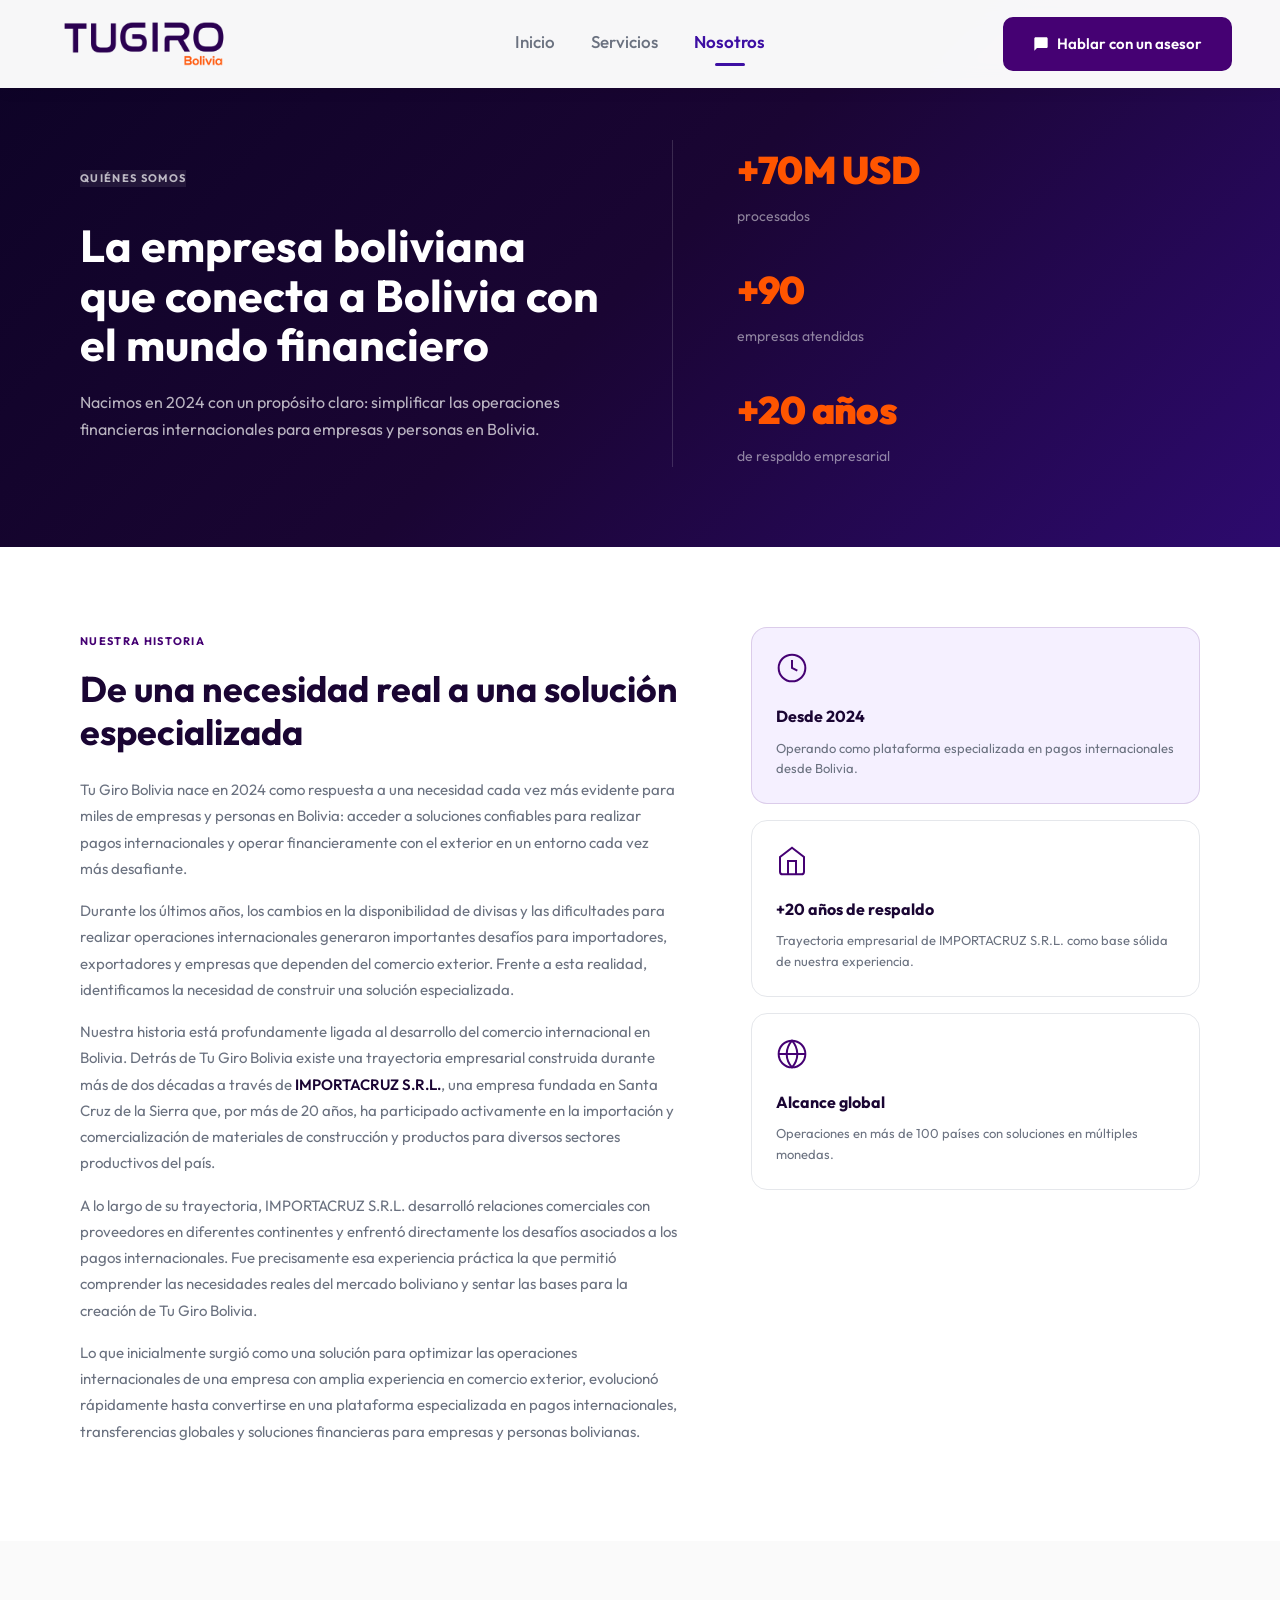
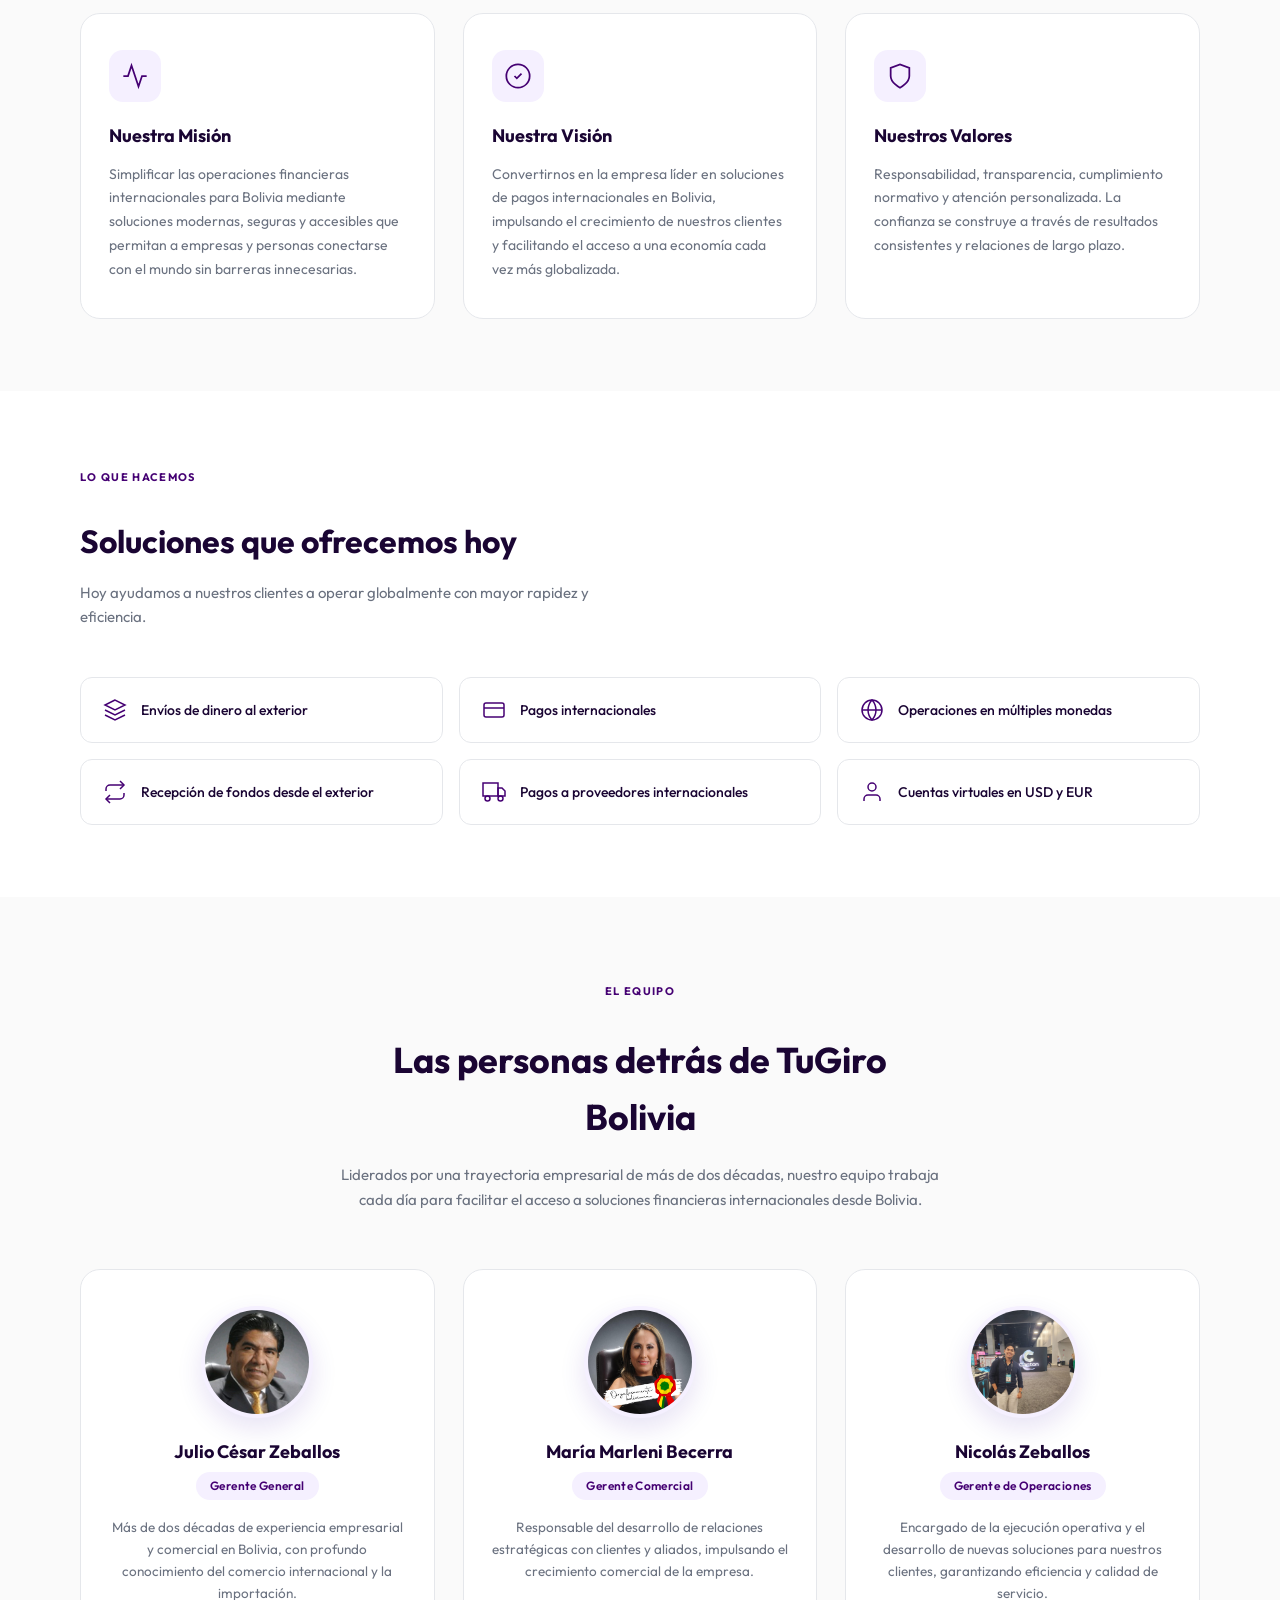
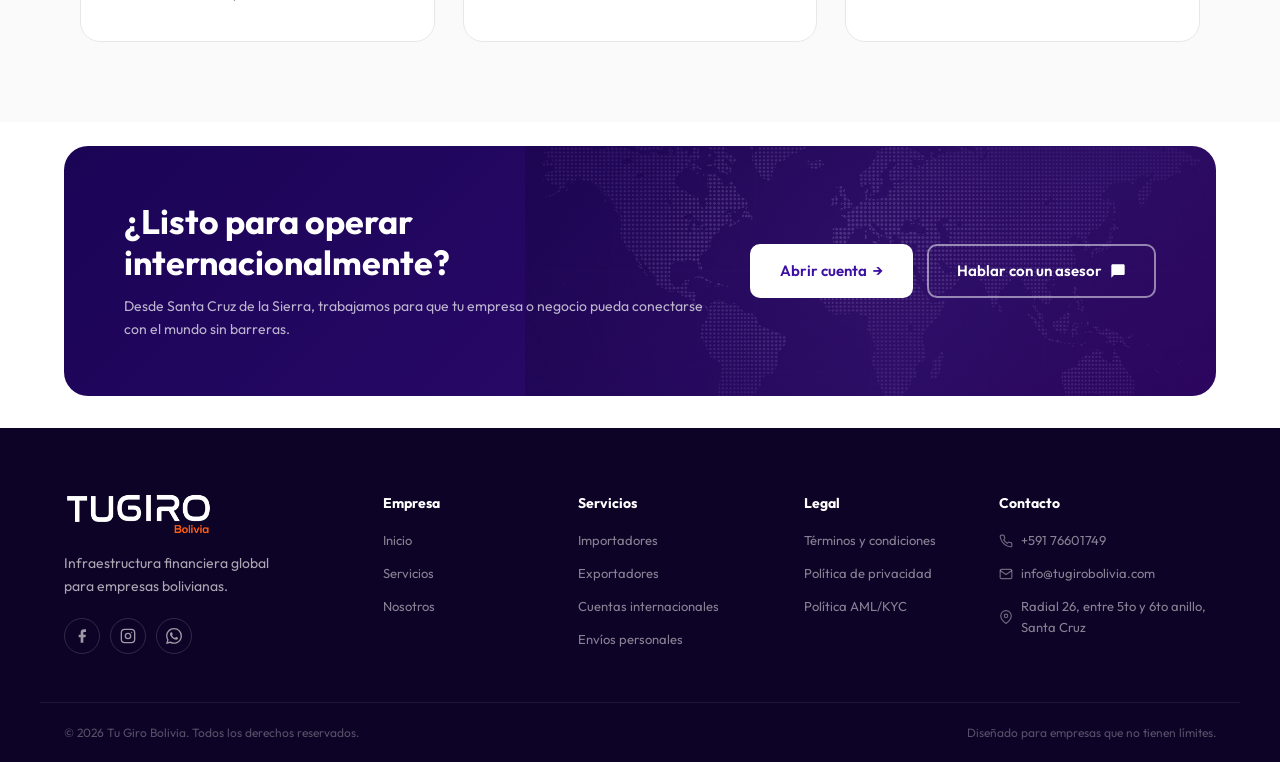
==== commit 4882a8b0: "Add legal modal and update content" ====
--- a/nosotros.html
+++ b/nosotros.html
@@ -86,7 +86,7 @@
         <div class="nos-card">
           <svg viewBox="0 0 24 24" fill="none" stroke="currentColor" stroke-width="1.5" width="32" height="32" class="nos-card__icon"><circle cx="12" cy="12" r="10"/><line x1="2" y1="12" x2="22" y2="12"/><path d="M12 2a15.3 15.3 0 0 1 4 10 15.3 15.3 0 0 1-4 10 15.3 15.3 0 0 1-4-10 15.3 15.3 0 0 1 4-10z"/></svg>
           <h3>Alcance global</h3>
-          <p>Operaciones en más de 160 países con soluciones en múltiples monedas.</p>
+          <p>Operaciones en más de 100 países con soluciones en múltiples monedas.</p>
         </div>
       </div>
     </div>
@@ -167,7 +167,7 @@
       <div class="nos-team__grid">
         <div class="nos-team-card anim-fade-up">
           <div class="nos-team-card__avatar">
-            <svg viewBox="0 0 24 24" fill="none" stroke="currentColor" stroke-width="1.5" width="40" height="40"><path d="M20 21v-2a4 4 0 0 0-4-4H8a4 4 0 0 0-4 4v2"/><circle cx="12" cy="7" r="4"/></svg>
+            <img src="assets/images/WhatsApp Image 2026-06-02 at 4.32.07 PM.jpg" alt="Julio César Zeballos" />
           </div>
           <h3>Julio César Zeballos</h3>
           <span class="nos-team-card__role">Gerente General</span>
@@ -175,7 +175,7 @@
         </div>
         <div class="nos-team-card anim-fade-up" style="animation-delay: 0.15s">
           <div class="nos-team-card__avatar">
-            <svg viewBox="0 0 24 24" fill="none" stroke="currentColor" stroke-width="1.5" width="40" height="40"><path d="M20 21v-2a4 4 0 0 0-4-4H8a4 4 0 0 0-4 4v2"/><circle cx="12" cy="7" r="4"/></svg>
+            <img src="assets/images/f3db7aa8-440d-4ee9-bb8d-c0f2a2eb9dd5.jpg" alt="María Marleni Becerra" />
           </div>
           <h3>María Marleni Becerra</h3>
           <span class="nos-team-card__role">Gerente Comercial</span>
@@ -183,7 +183,7 @@
         </div>
         <div class="nos-team-card anim-fade-up" style="animation-delay: 0.3s">
           <div class="nos-team-card__avatar">
-            <svg viewBox="0 0 24 24" fill="none" stroke="currentColor" stroke-width="1.5" width="40" height="40"><path d="M20 21v-2a4 4 0 0 0-4-4H8a4 4 0 0 0-4 4v2"/><circle cx="12" cy="7" r="4"/></svg>
+            <img src="assets/images/a29d1a29-40ed-43d2-8791-b6c775170e11.jpg" alt="Nicolás Zeballos" />
           </div>
           <h3>Nicolás Zeballos</h3>
           <span class="nos-team-card__role">Gerente de Operaciones</span>
@@ -203,7 +203,7 @@
           <p>Desde Santa Cruz de la Sierra, trabajamos para que tu empresa o negocio pueda conectarse con el mundo sin barreras.</p>
         </div>
         <div class="cta-banner__actions">
-          <a href="https://wa.me/59176601749" target="_blank" class="btn btn--white">Abrir cuenta &nbsp;→</a>
+          <a href="https://forms.gle/eRLY9yRAp9YX1Z5z8" target="_blank" class="btn btn--white">Abrir cuenta &nbsp;→</a>
           <a href="https://wa.me/59176601749" target="_blank" class="btn btn--outline-white">Hablar con un asesor
             <svg viewBox="0 0 24 24" fill="currentColor" width="16" height="16"><path d="M20 2H4c-1.1 0-2 .9-2 2v18l4-4h14c1.1 0 2-.9 2-2V4c0-1.1-.9-2-2-2z"/></svg>
           </a>
@@ -247,8 +247,8 @@
       </div>
       <div class="footer__col">
         <h4>Legal</h4>
-        <a href="#">Términos y condiciones</a>
-        <a href="#">Política de privacidad</a>
+        <a href="#terminos" data-legal-modal="terms">Términos y condiciones</a>
+        <a href="#privacidad" data-legal-modal="privacy">Política de privacidad</a>
         <a href="#">Política AML/KYC</a>
       </div>
       <div class="footer__col">
@@ -269,12 +269,13 @@
     </div>
     <div class="footer__bottom">
       <div class="container footer__bottom-inner">
-        <span>© 2024 Tu Giro Bolivia. Todos los derechos reservados.</span>
+        <span>© 2026 Tu Giro Bolivia. Todos los derechos reservados.</span>
         <span>Diseñado para empresas que no tienen límites.</span>
       </div>
     </div>
   </footer>
 
   <script src="assets/js/nosotros.js"></script>
+  <script src="assets/js/legal-modal.js"></script>
 </body>
 </html>
--- a/assets/css/style.css
+++ b/assets/css/style.css
@@ -32,6 +32,95 @@
 .anim-fade-left.visible { animation: fadeInLeft 0.55s ease forwards; }
 .anim-fade-right { opacity: 0; }
 .anim-fade-right.visible { animation: fadeInRight 0.55s ease forwards; }
+
+/* ─── SCROLL PROGRESS BAR ───────────────── */
+.scroll-progress {
+  position: fixed;
+  top: 0;
+  left: 0;
+  height: 3px;
+  width: 0%;
+  background: linear-gradient(90deg, rgb(69,1,115), #9b2dca, var(--orange));
+  z-index: 9999;
+  transition: width 0.1s linear;
+}
+
+/* ─── HERO PARTICLES ─────────────────────── */
+.hero__particles {
+  position: absolute;
+  inset: 0;
+  pointer-events: none;
+  overflow: hidden;
+  z-index: 0;
+}
+.hero__particles span {
+  position: absolute;
+  width: 4px; height: 4px;
+  border-radius: 50%;
+  background: rgb(69,1,115);
+  opacity: 0;
+  animation: particleFloat linear infinite;
+}
+@keyframes particleFloat {
+  0%   { opacity: 0; transform: translateY(100%) scale(0.5); }
+  10%  { opacity: 0.4; }
+  90%  { opacity: 0.15; }
+  100% { opacity: 0; transform: translateY(-120px) scale(1.2); }
+}
+
+/* ─── SECTION REVEAL ─────────────────────── */
+.reveal {
+  opacity: 0;
+  transform: translateY(40px);
+  transition: opacity 0.7s cubic-bezier(0.16,1,0.3,1), transform 0.7s cubic-bezier(0.16,1,0.3,1);
+}
+.reveal.visible {
+  opacity: 1;
+  transform: translateY(0);
+}
+.reveal-left {
+  opacity: 0;
+  transform: translateX(-40px);
+  transition: opacity 0.7s cubic-bezier(0.16,1,0.3,1), transform 0.7s cubic-bezier(0.16,1,0.3,1);
+}
+.reveal-left.visible { opacity: 1; transform: translateX(0); }
+.reveal-right {
+  opacity: 0;
+  transform: translateX(40px);
+  transition: opacity 0.7s cubic-bezier(0.16,1,0.3,1), transform 0.7s cubic-bezier(0.16,1,0.3,1);
+}
+.reveal-right.visible { opacity: 1; transform: translateX(0); }
+
+/* ─── ANIMATED GRADIENT BORDER (featured card) */
+@keyframes borderRotate {
+  from { --border-angle: 0deg; }
+  to   { --border-angle: 360deg; }
+}
+@property --border-angle {
+  syntax: '<angle>';
+  initial-value: 0deg;
+  inherits: false;
+}
+.service-card--featured {
+  border: none;
+  background:
+    linear-gradient(white, white) padding-box,
+    conic-gradient(from var(--border-angle), var(--orange), #ff8c00, #ffb347, var(--orange)) border-box;
+  border: 2px solid transparent;
+  animation: borderRotate 3s linear infinite;
+}
+
+/* ─── CTA BANNER animated gradient ──────── */
+@keyframes ctaGradient {
+  0%   { background-position: 0% 50%; }
+  50%  { background-position: 100% 50%; }
+  100% { background-position: 0% 50%; }
+}
+.cta-banner {
+  background: linear-gradient(135deg, #1a0455, #2D0A6E, #450173, #3D0FA3, #1a0455) !important;
+  background-size: 300% 300% !important;
+  animation: ctaGradient 8s ease infinite !important;
+}
 
 /* ─── HERO ANIMATIONS ────────────────────── */
 
@@ -378,6 +467,8 @@
   justify-content: flex-start;
   align-items: flex-start;
   padding: 32px 0;
+  transition: transform 0.15s ease-out;
+  will-change: transform;
 }
 
 .hero__map-bg {
@@ -484,7 +575,37 @@
   font-weight: 600;
   color: var(--text);
 }
-.copy-icon { color: var(--text-muted); font-size: 10px; cursor: pointer; margin-left: 4px; }
+.copy-btn {
+  background: none;
+  border: none;
+  cursor: pointer;
+  padding: 3px 4px;
+  margin-left: 3px;
+  border-radius: 5px;
+  color: var(--text-muted);
+  vertical-align: middle;
+  transition: color 0.2s, background 0.2s;
+  position: relative;
+}
+.copy-btn:hover { color: var(--purple); background: var(--purple-light); }
+.copy-btn.copied { color: #10B981; }
+.copy-btn .copy-tooltip {
+  position: absolute;
+  bottom: calc(100% + 6px);
+  left: 50%;
+  transform: translateX(-50%);
+  background: #1A0533;
+  color: white;
+  font-size: 10px;
+  font-weight: 600;
+  padding: 3px 8px;
+  border-radius: 5px;
+  white-space: nowrap;
+  pointer-events: none;
+  opacity: 0;
+  transition: opacity 0.2s;
+}
+.copy-btn.copied .copy-tooltip { opacity: 1; }
 .dash__swift {
   display: flex;
   flex-direction: column;
@@ -1485,6 +1606,87 @@
   gap: 8px;
 }
 
+/* LEGAL MODAL */
+.legal-modal {
+  width: min(860px, calc(100vw - 40px));
+  max-height: min(82vh, 760px);
+  margin: auto;
+  padding: 0;
+  border: 1px solid rgba(26,5,51,0.12);
+  border-radius: 18px;
+  background: var(--white);
+  color: var(--text);
+  box-shadow: 0 28px 80px rgba(13,3,38,0.28);
+  overflow: hidden;
+}
+.legal-modal::backdrop {
+  background: rgba(13,3,38,0.62);
+  backdrop-filter: blur(4px);
+}
+.legal-modal__panel {
+  display: flex;
+  flex-direction: column;
+  max-height: inherit;
+}
+.legal-modal__header {
+  display: flex;
+  align-items: center;
+  justify-content: space-between;
+  gap: 18px;
+  padding: 22px 26px;
+  border-bottom: 1px solid var(--border);
+  background: linear-gradient(180deg, #FFFFFF 0%, #FAF8FF 100%);
+}
+.legal-modal__title {
+  font-size: 22px;
+  font-weight: 700;
+  line-height: 1.2;
+  color: var(--text);
+}
+.legal-modal__close {
+  flex-shrink: 0;
+  border: 1.5px solid rgba(69,1,115,0.18);
+  background: var(--white);
+  color: rgb(69,1,115);
+  border-radius: 10px;
+  padding: 9px 16px;
+  font-family: inherit;
+  font-size: 14px;
+  font-weight: 700;
+  cursor: pointer;
+  transition: background 0.2s, border-color 0.2s, color 0.2s;
+}
+.legal-modal__close:hover {
+  background: var(--purple-light);
+  border-color: rgba(69,1,115,0.35);
+}
+.legal-modal__content {
+  margin: 0;
+  padding: 28px 32px 34px;
+  max-height: calc(min(82vh, 760px) - 78px);
+  overflow: auto;
+  white-space: pre-wrap;
+  overflow-wrap: break-word;
+  font-family: 'Outfit', sans-serif;
+  font-size: 14px;
+  line-height: 1.72;
+  color: var(--text-muted);
+}
+.legal-modal__content::-webkit-scrollbar {
+  width: 10px;
+}
+.legal-modal__content::-webkit-scrollbar-track {
+  background: #F3F0FA;
+}
+.legal-modal__content::-webkit-scrollbar-thumb {
+  background: rgba(69,1,115,0.28);
+  border-radius: 999px;
+  border: 2px solid #F3F0FA;
+}
+.legal-modal__content::-webkit-scrollbar-thumb:hover {
+  background: rgba(69,1,115,0.42);
+}
+
 /* ═══ RESPONSIVE ══════════════════════════════ */
 
 /* ─── TABLET ≤1024px ─────────────────────────── */
@@ -1558,13 +1760,55 @@
 
   /* Hero — quitar imagen de fondo en móvil para que no tape el texto */
   .hero { padding-top: 80px; padding-bottom: 40px; background-image: none; background-color: #EDE9FE; }
-  .hero__inner { padding: 0 20px; gap: 0; }
-  .hero__content { max-width: 100%; }
-  .hero__content h1 { font-size: clamp(26px, 7.5vw, 38px); }
-  .hero__content p { font-size: 13px; max-width: 100%; }
-  .hero__feature-list { gap: 12px; flex-wrap: wrap; padding-top: 20px; margin-top: 20px; }
+  .hero__inner { padding: 0 20px; gap: 24px; }
+  .hero__content { max-width: 100%; min-width: 0; }
+  .hero__content h1 {
+    font-size: clamp(26px, 7.5vw, 38px);
+    max-width: 100%;
+    overflow-wrap: break-word;
+  }
+  .hero__content p { font-size: 13px; max-width: 100%; overflow-wrap: break-word; }
+  .hero__ctas { flex-direction: column; align-items: stretch; gap: 10px; }
+  .hero__ctas .btn { justify-content: center; white-space: normal; text-align: center; }
+  .hero__feature-list { flex-direction: column; gap: 10px; padding-top: 20px; margin-top: 20px; }
   .hero__feature-list .feature-item { font-size: 11px; gap: 6px; }
   .hero__feature-list .feature-item__icon { width: 30px; height: 30px; }
+  .hero__visual {
+    display: block;
+    width: 100%;
+    padding: 8px 0 0;
+    animation: none;
+    transform: none !important;
+  }
+  .dash {
+    height: auto;
+    display: flex;
+    flex-direction: column;
+    gap: 14px;
+  }
+  .dash__main,
+  .dash__right {
+    position: static;
+    width: 100%;
+    animation: none;
+  }
+  .dash__main {
+    padding: 18px;
+    border-radius: 18px;
+  }
+  .dash__right {
+    display: flex;
+    flex-direction: column;
+    gap: 14px;
+  }
+  .dash__fields {
+    grid-template-columns: 1fr;
+    gap: 10px;
+  }
+  .dash__panel,
+  .dash__moves-card {
+    border-radius: 18px;
+  }
 
   /* Stats */
   .stats { padding: 40px 0; }
@@ -1615,6 +1859,30 @@
   .footer__inner { grid-template-columns: 1fr 1fr; gap: 28px; }
   .footer__brand { grid-column: 1 / -1; }
   .footer__bottom-inner { flex-direction: column; text-align: center; gap: 6px; }
+
+  /* Legal modal */
+  .legal-modal {
+    width: calc(100vw - 24px);
+    max-height: 84vh;
+    border-radius: 14px;
+  }
+  .legal-modal__header {
+    padding: 18px;
+    align-items: flex-start;
+  }
+  .legal-modal__title {
+    font-size: 19px;
+  }
+  .legal-modal__close {
+    padding: 8px 12px;
+    font-size: 13px;
+  }
+  .legal-modal__content {
+    padding: 22px 18px 28px;
+    max-height: calc(84vh - 70px);
+    font-size: 13px;
+    line-height: 1.68;
+  }
 }
 
 /* ─── MOBILE PEQUEÑO ≤480px ─────────────────── */
@@ -1625,9 +1893,11 @@
 
   /* Hero */
   .hero__inner { padding: 0 16px; }
-  .hero__ctas { flex-direction: column; align-items: stretch; gap: 10px; }
-  .hero__ctas .btn { justify-content: center; }
-  .hero__feature-list { flex-direction: column; gap: 10px; }
+  .dash__main { padding: 16px; }
+  .dash__account-label { align-items: flex-start; gap: 10px; }
+  .dash__account-type { font-size: 9px; }
+  .dash__company { font-size: 16px; }
+  .dash__tx { align-items: flex-start; }
 
   /* Stats */
   .stat { flex: 0 0 100%; }
@@ -1666,4 +1936,26 @@
 
   /* Botones */
   .btn { font-size: 14px; padding: 12px 18px; }
-}
+
+  /* Legal modal */
+  .legal-modal {
+    width: calc(100vw - 16px);
+    max-height: 88vh;
+    border-radius: 12px;
+  }
+  .legal-modal__header {
+    padding: 16px 14px;
+    gap: 10px;
+  }
+  .legal-modal__title {
+    font-size: 17px;
+  }
+  .legal-modal__close {
+    padding: 7px 10px;
+  }
+  .legal-modal__content {
+    padding: 18px 14px 24px;
+    max-height: calc(88vh - 64px);
+    font-size: 12.5px;
+  }
+}
--- a/assets/css/nosotros.css
+++ b/assets/css/nosotros.css
@@ -227,12 +227,24 @@
   border-color: var(--purple-tint);
 }
 .nos-team-card__avatar {
-  width: 80px; height: 80px;
+  width: 112px; height: 112px;
   background: var(--purple-light);
   border-radius: 50%;
   display: flex; align-items: center; justify-content: center;
   color: rgb(69,1,115);
   margin: 0 auto 20px;
+  overflow: hidden;
+  border: 4px solid var(--purple-light);
+  box-shadow: 0 10px 26px rgba(61,15,163,0.12);
+}
+.nos-team-card__avatar img {
+  width: 100%;
+  height: 100%;
+  object-fit: cover;
+  object-position: center 34%;
+}
+.nos-team-card:nth-child(3) .nos-team-card__avatar img {
+  object-position: 36% 18%;
 }
 .nos-team-card h3 { font-size: 18px; font-weight: 700; margin-bottom: 6px; }
 .nos-team-card__role {
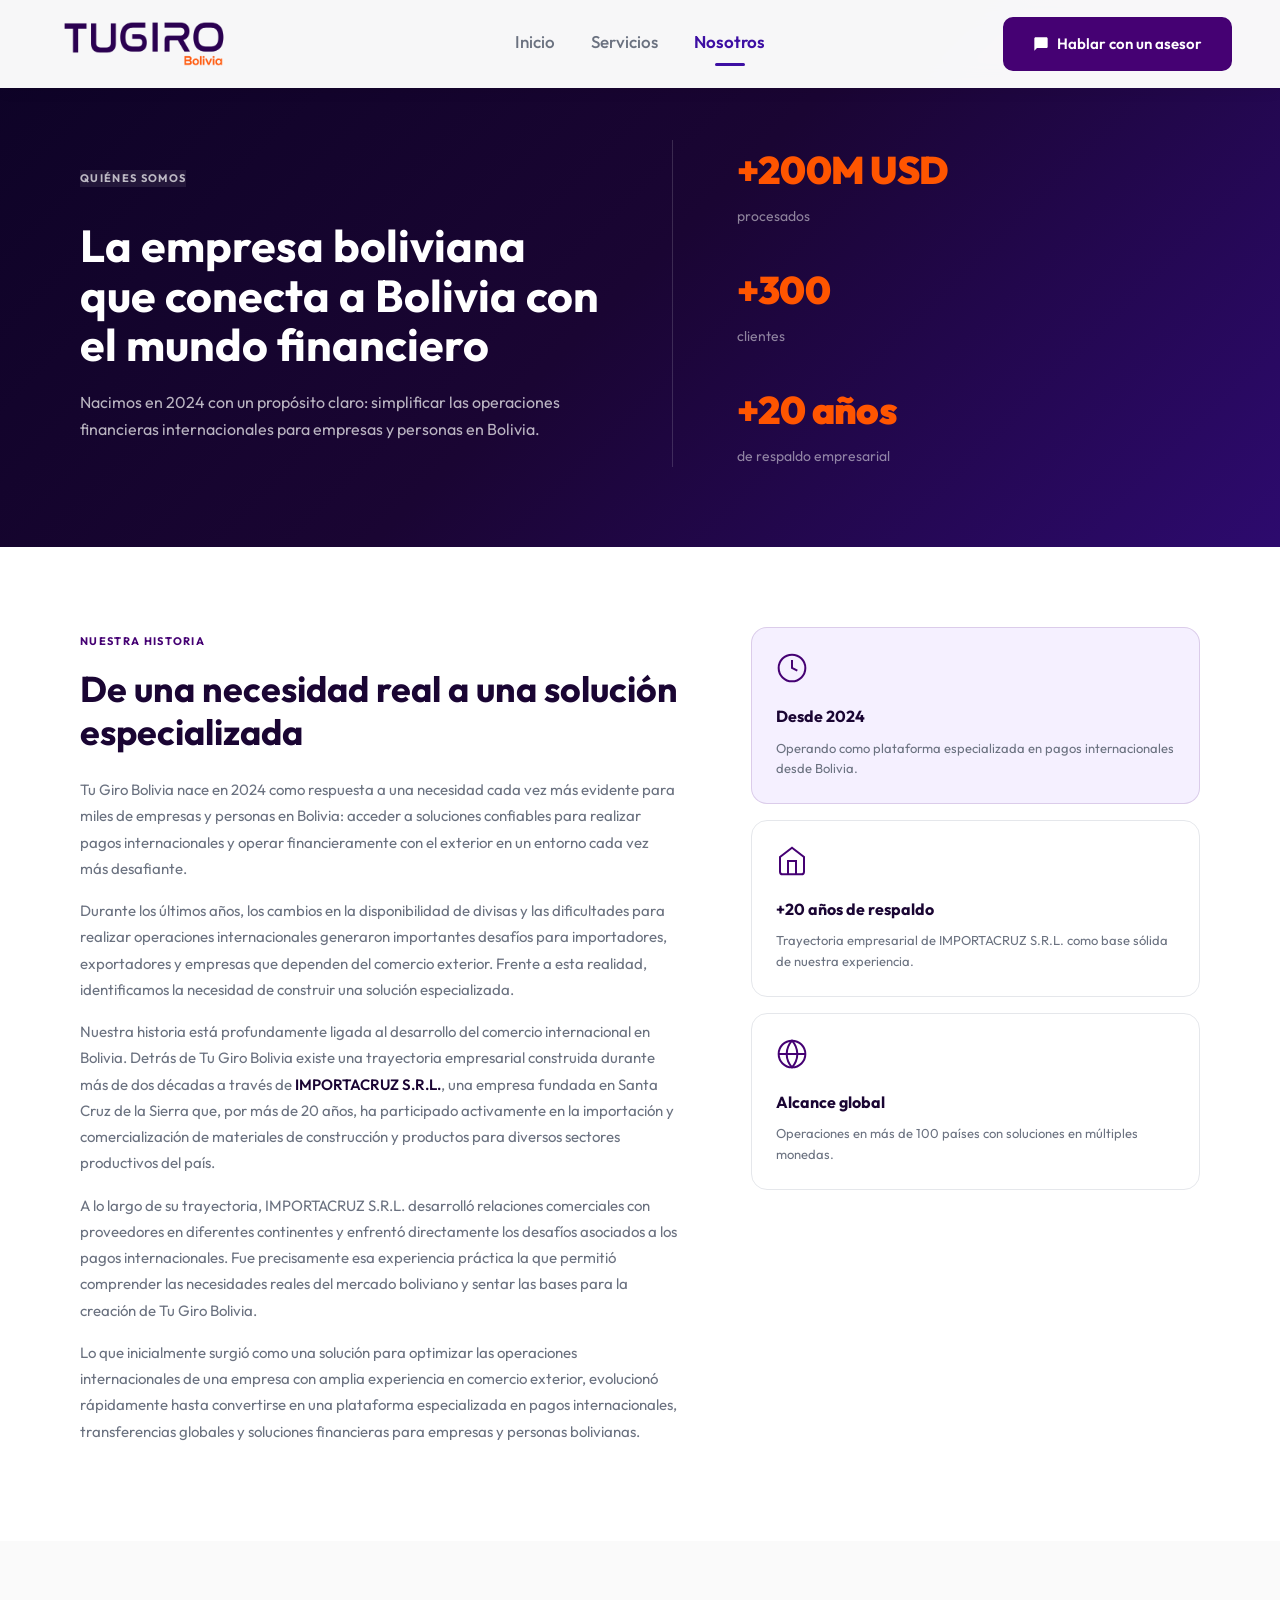
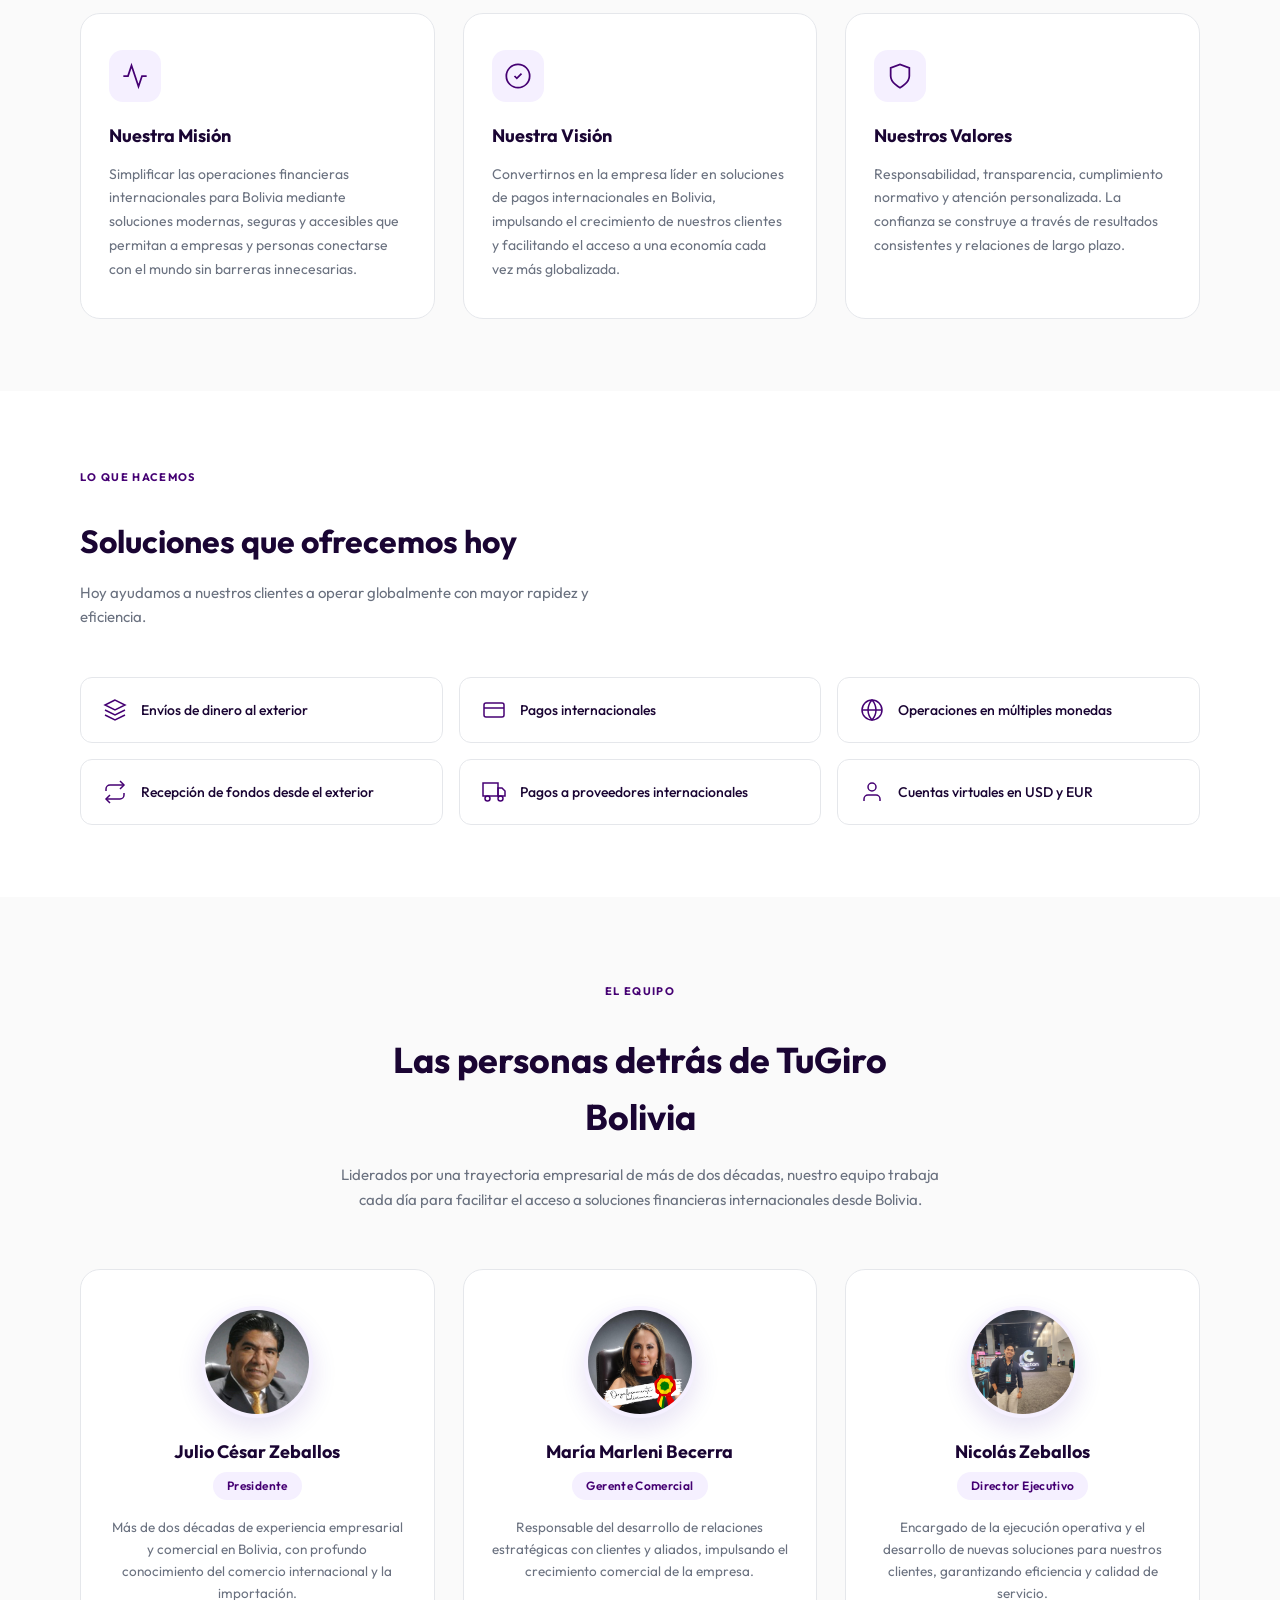
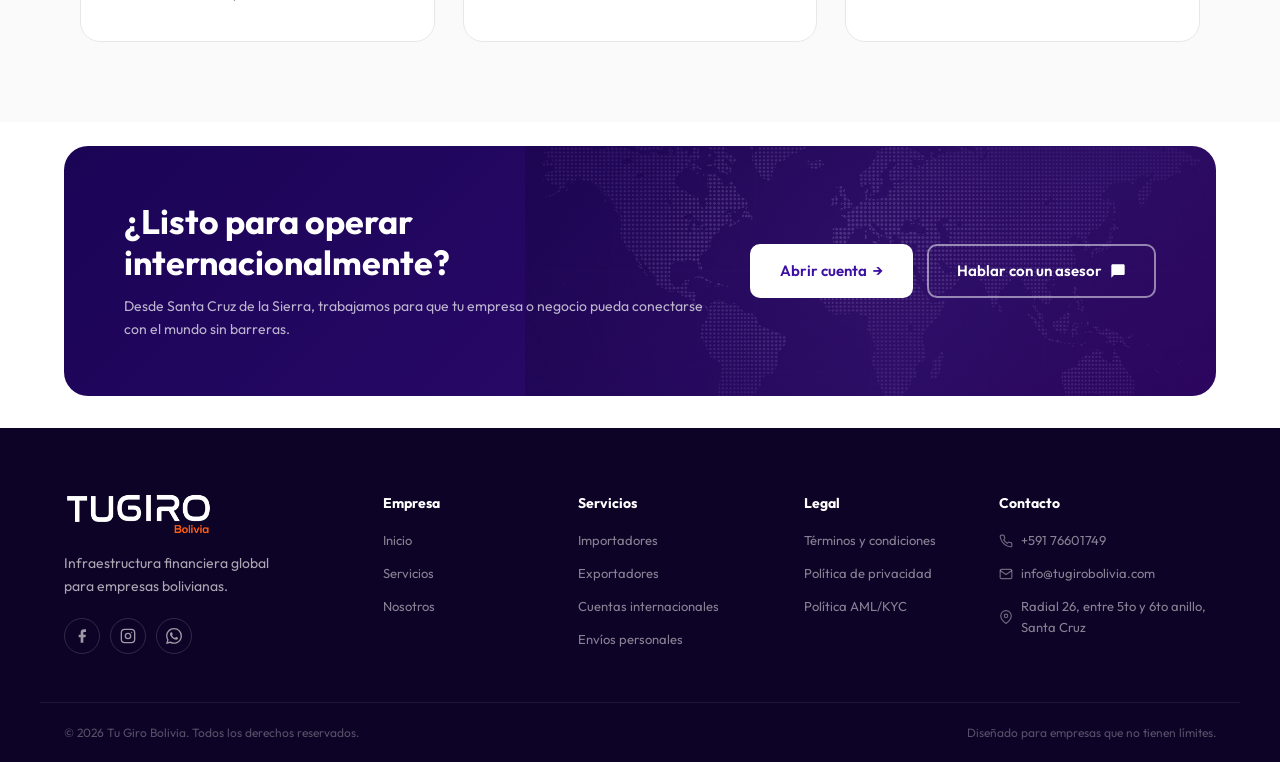
==== commit cd2d50bf: "Update Nosotros metrics and leadership titles" ====
--- a/nosotros.html
+++ b/nosotros.html
@@ -45,12 +45,12 @@
       </div>
       <div class="nos-hero__stats anim-fade-right">
         <div class="nos-stat">
-          <span class="nos-stat__number" data-prefix="+" data-count="70" data-suffix="M USD">+70M USD</span>
+          <span class="nos-stat__number" data-prefix="+" data-count="200" data-suffix="M USD">+200M USD</span>
           <span class="nos-stat__label">procesados</span>
         </div>
         <div class="nos-stat">
-          <span class="nos-stat__number" data-prefix="+" data-count="90">+90</span>
-          <span class="nos-stat__label">empresas atendidas</span>
+          <span class="nos-stat__number" data-prefix="+" data-count="300">+300</span>
+          <span class="nos-stat__label">clientes</span>
         </div>
         <div class="nos-stat">
           <span class="nos-stat__number" data-prefix="+" data-count="20" data-suffix=" años">+20 años</span>
@@ -170,7 +170,7 @@
             <img src="assets/images/WhatsApp Image 2026-06-02 at 4.32.07 PM.jpg" alt="Julio César Zeballos" />
           </div>
           <h3>Julio César Zeballos</h3>
-          <span class="nos-team-card__role">Gerente General</span>
+          <span class="nos-team-card__role">Presidente</span>
           <p>Más de dos décadas de experiencia empresarial y comercial en Bolivia, con profundo conocimiento del comercio internacional y la importación.</p>
         </div>
         <div class="nos-team-card anim-fade-up" style="animation-delay: 0.15s">
@@ -186,7 +186,7 @@
             <img src="assets/images/a29d1a29-40ed-43d2-8791-b6c775170e11.jpg" alt="Nicolás Zeballos" />
           </div>
           <h3>Nicolás Zeballos</h3>
-          <span class="nos-team-card__role">Gerente de Operaciones</span>
+          <span class="nos-team-card__role">Director Ejecutivo</span>
           <p>Encargado de la ejecución operativa y el desarrollo de nuevas soluciones para nuestros clientes, garantizando eficiencia y calidad de servicio.</p>
         </div>
       </div>
